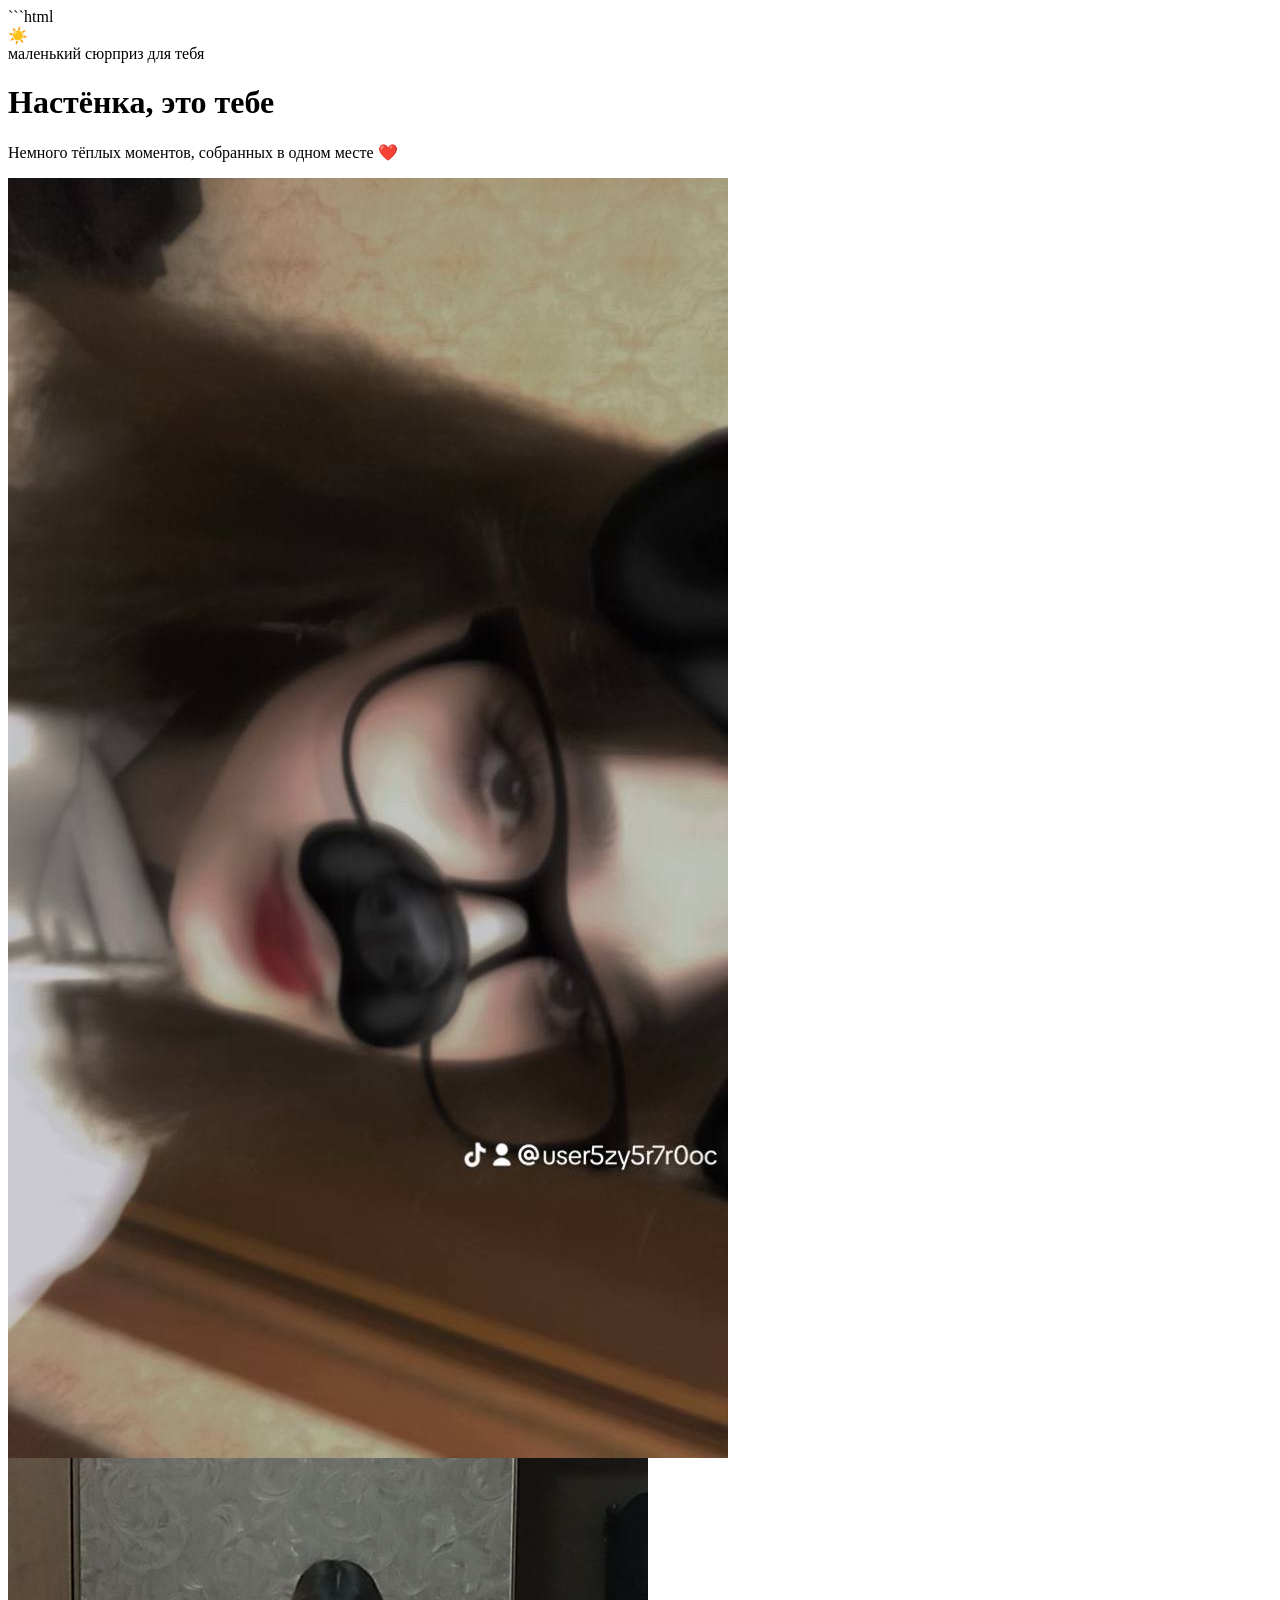
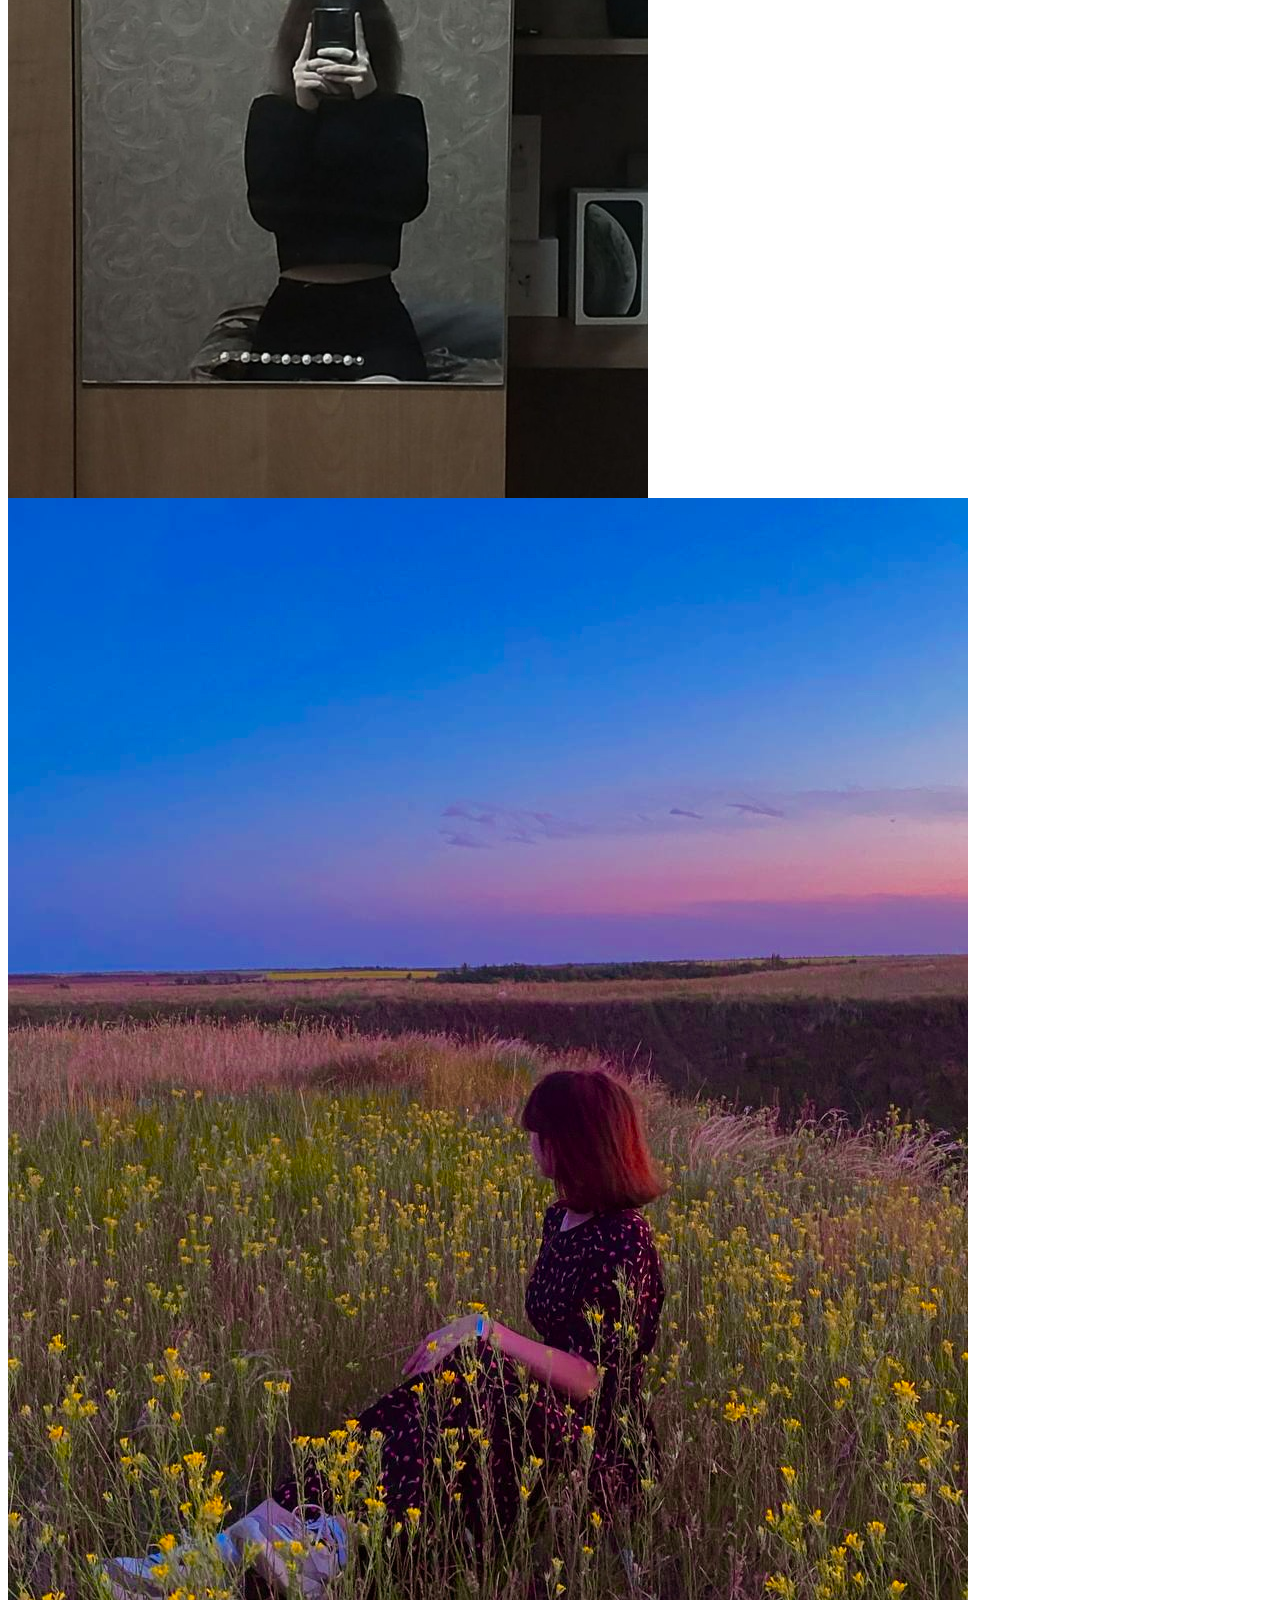
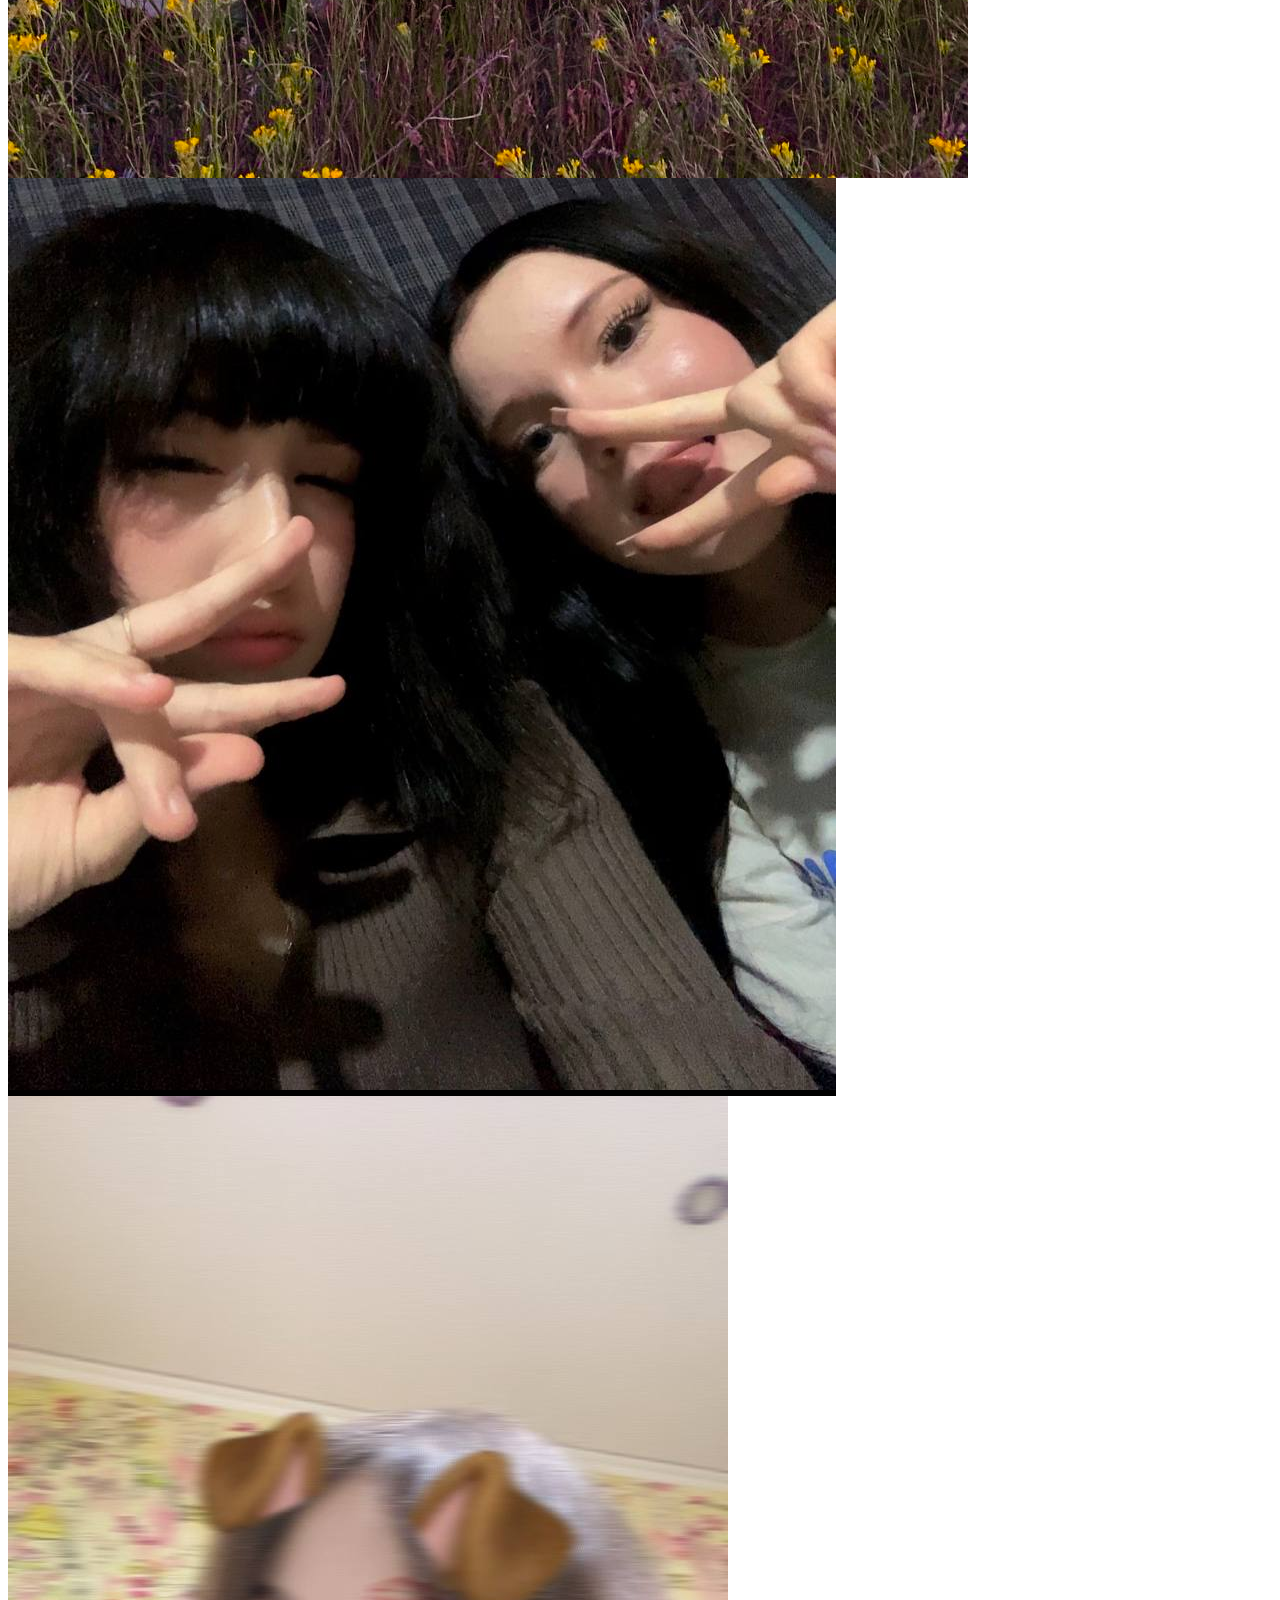
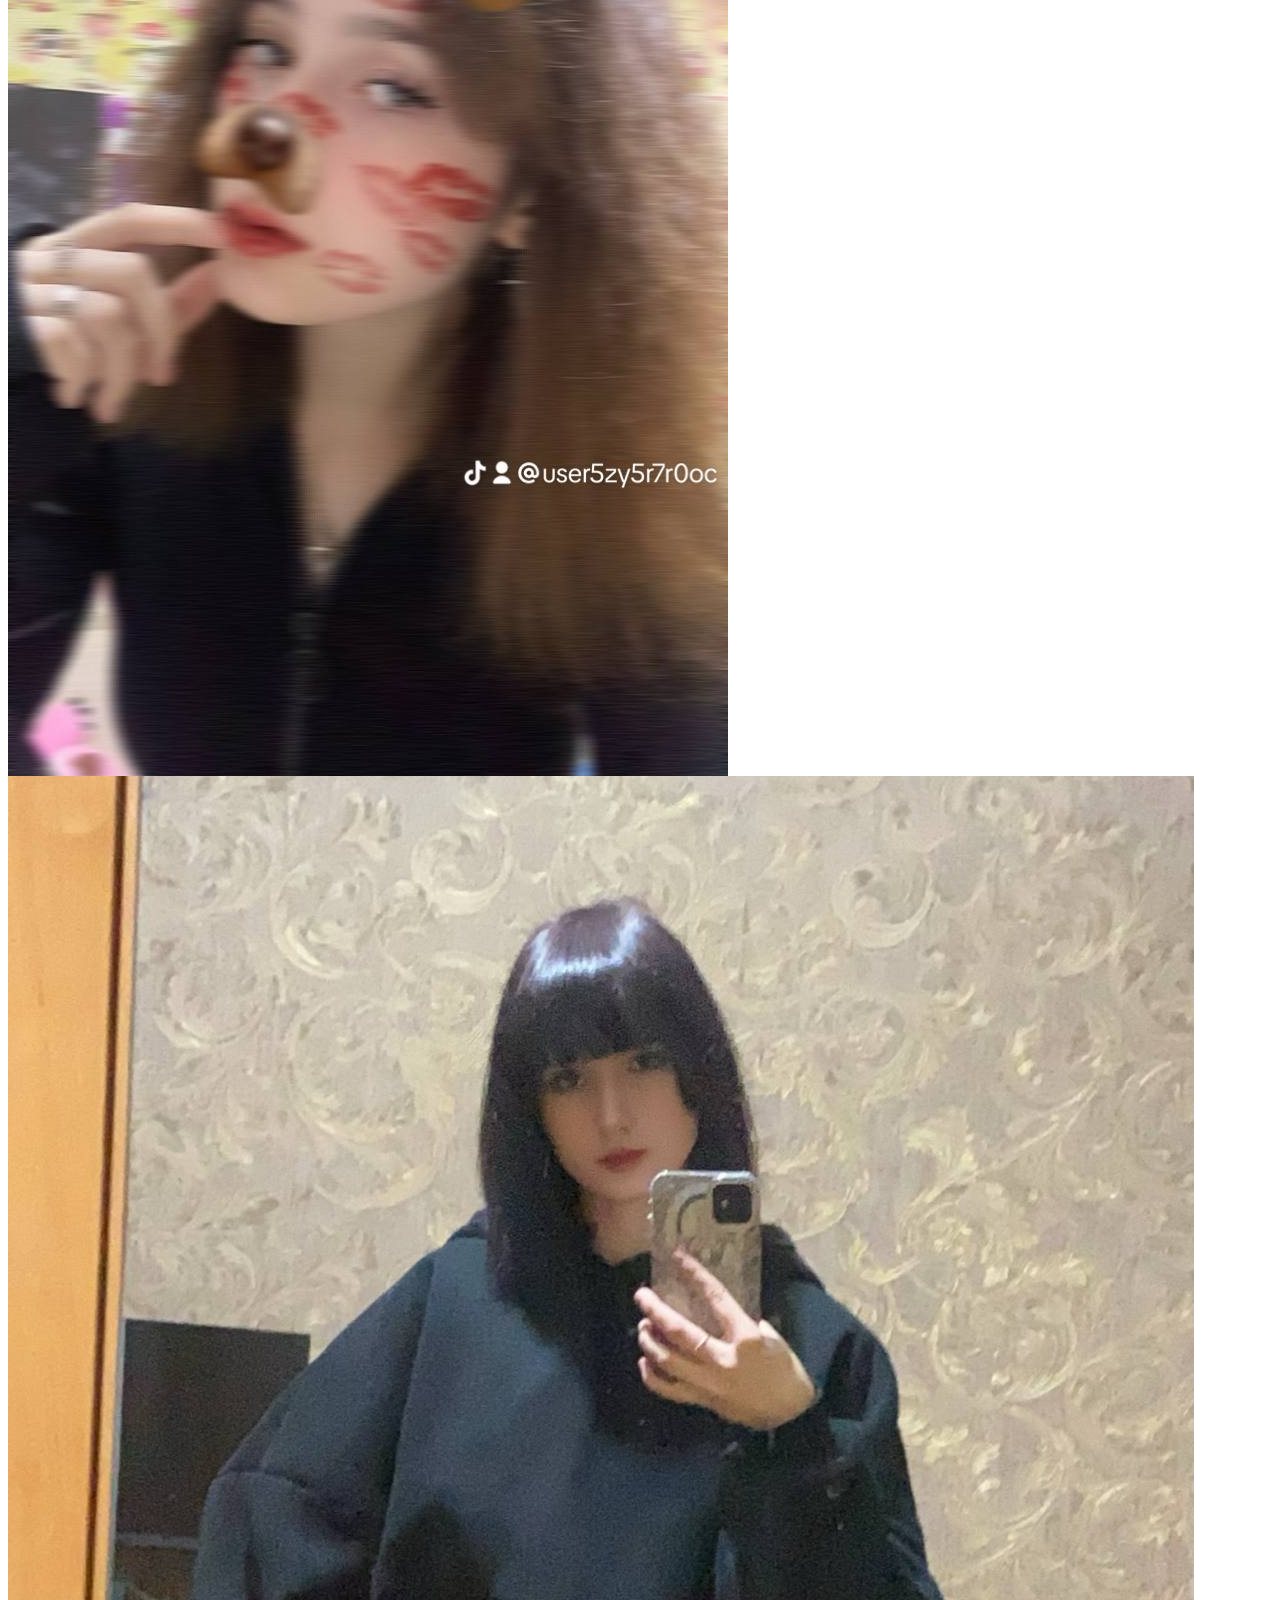
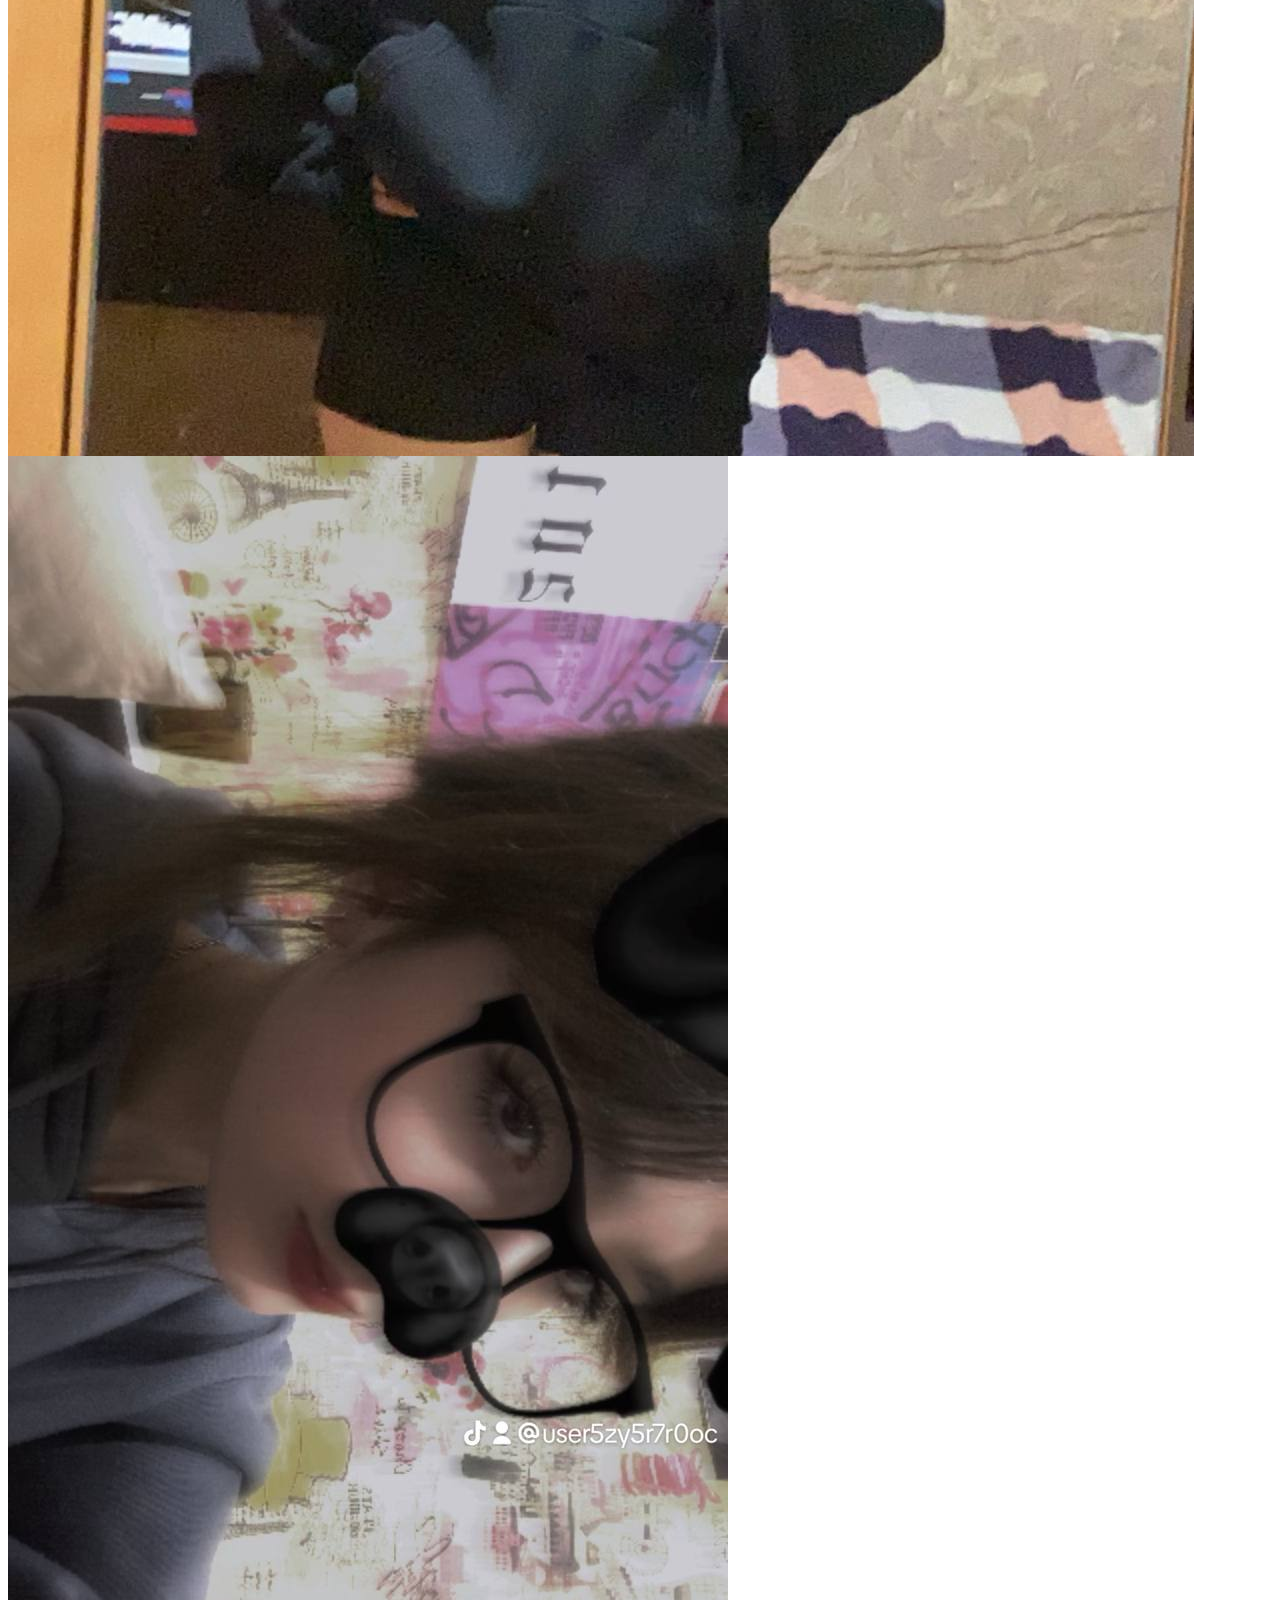
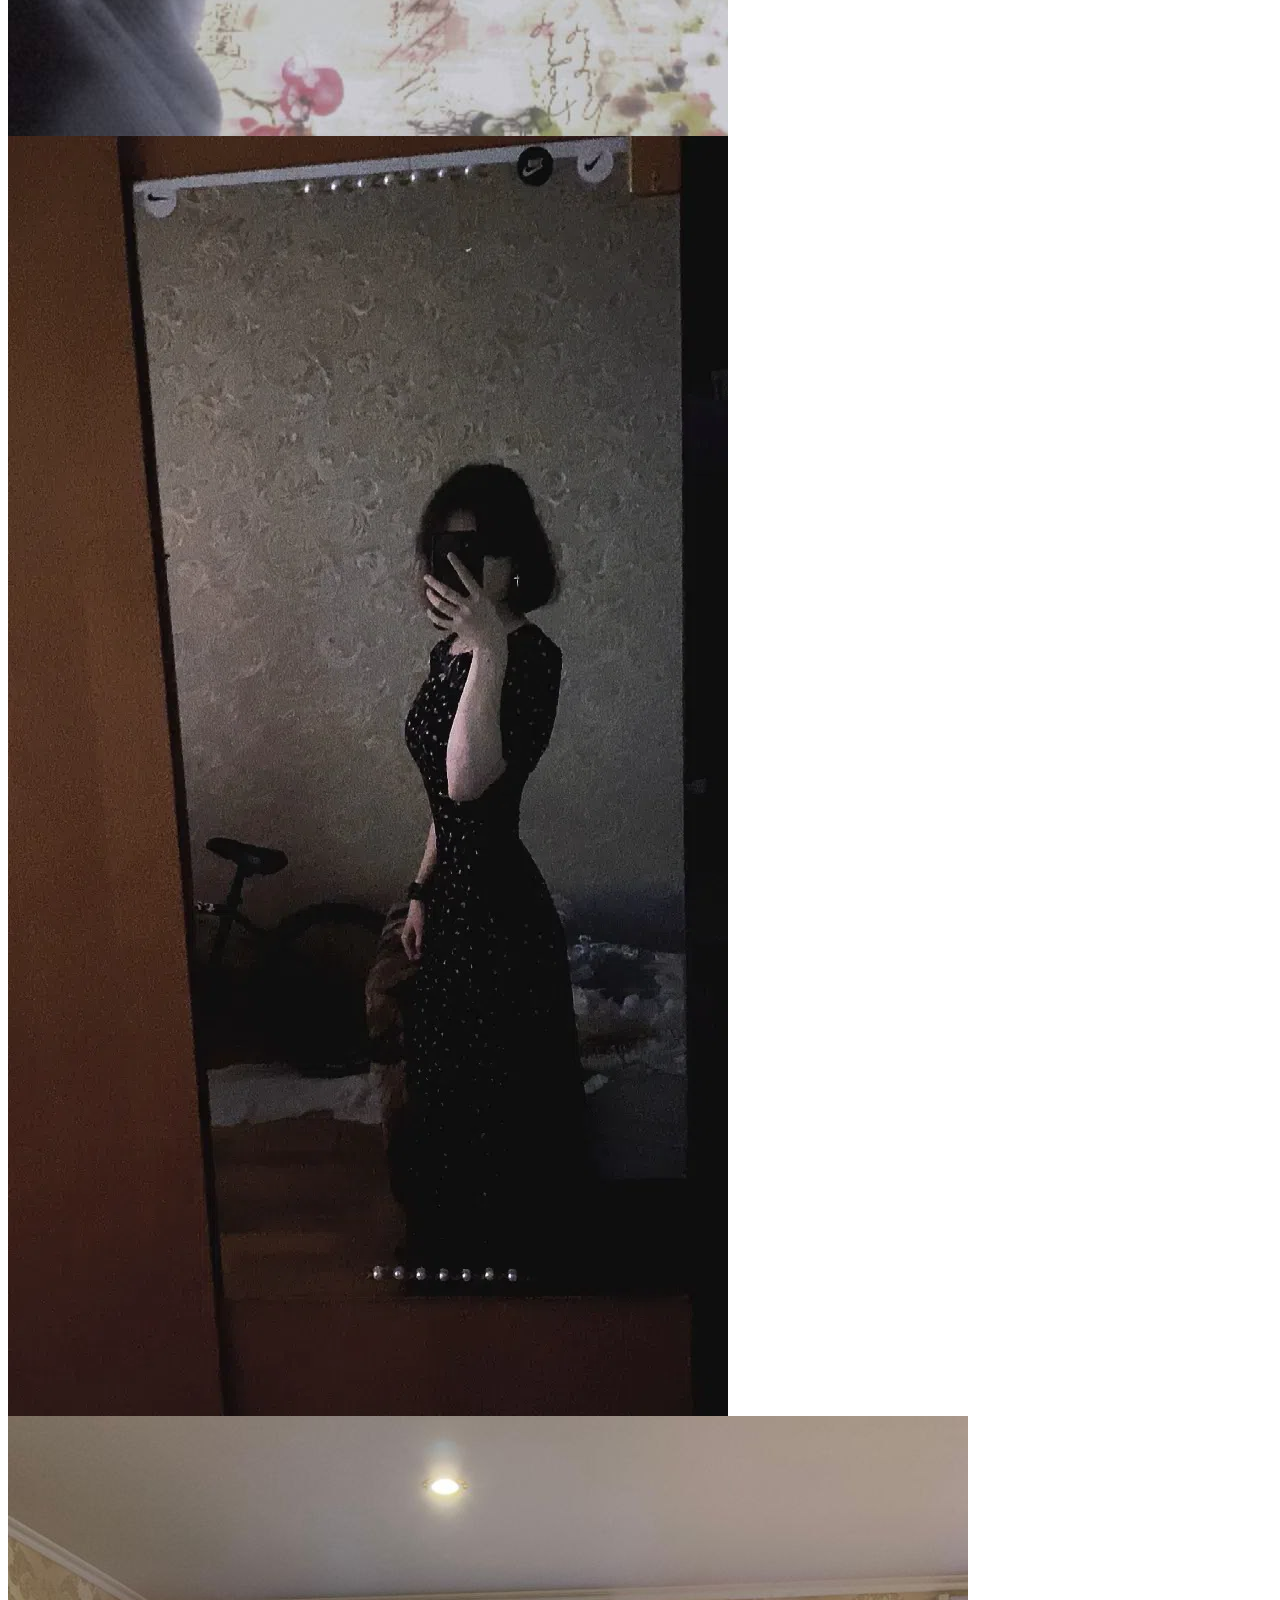
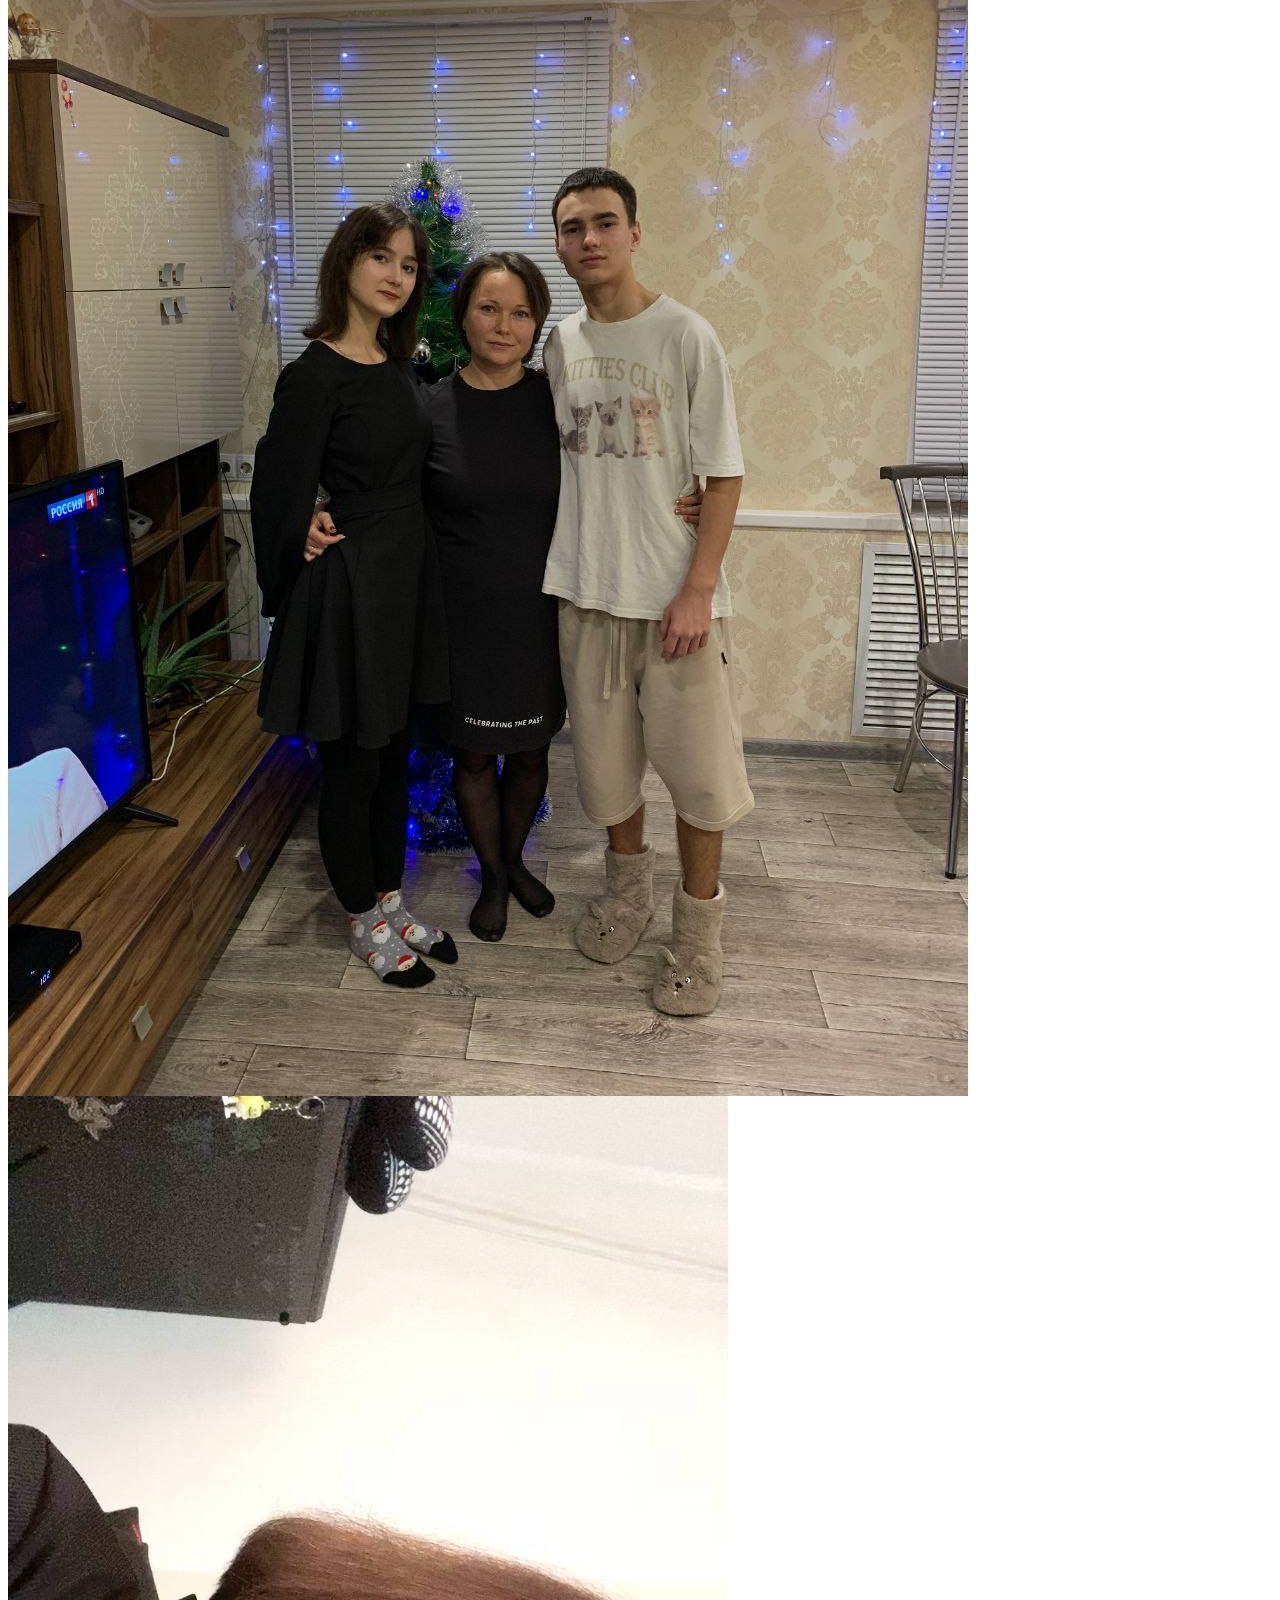
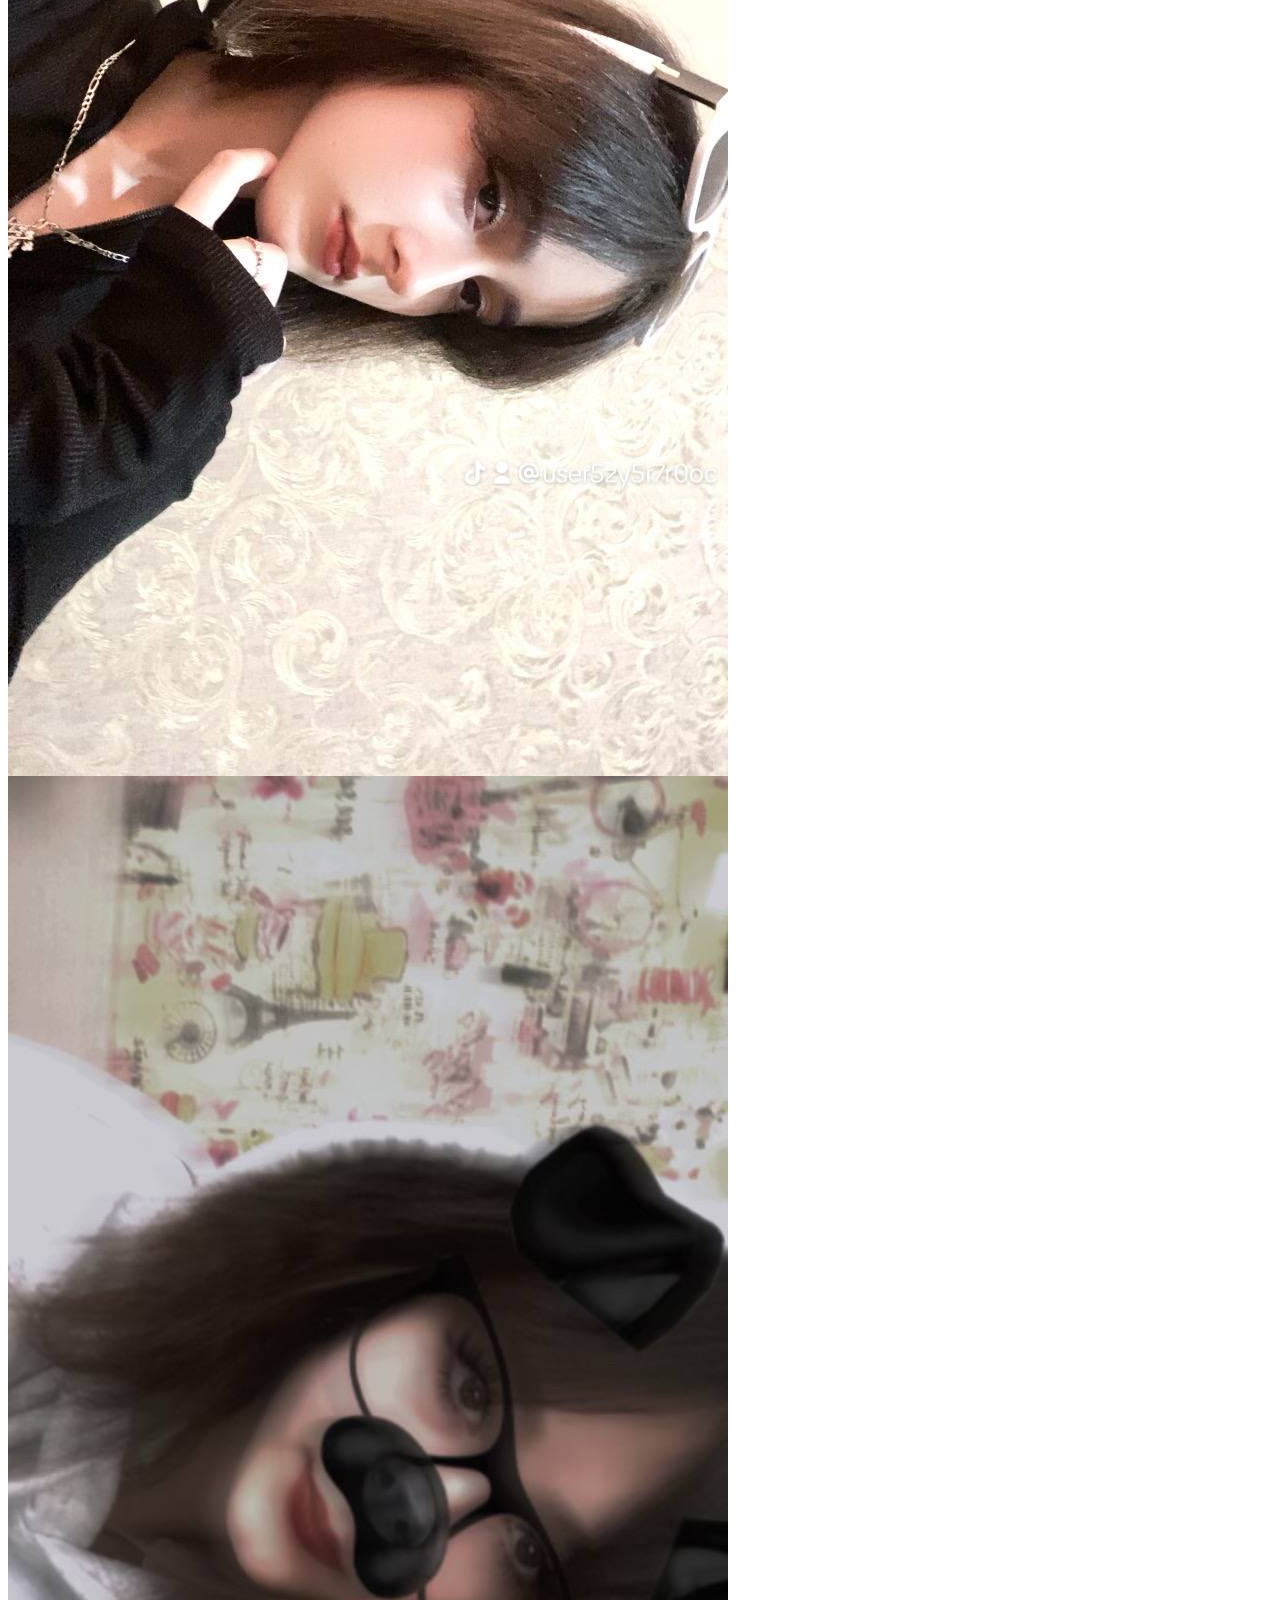
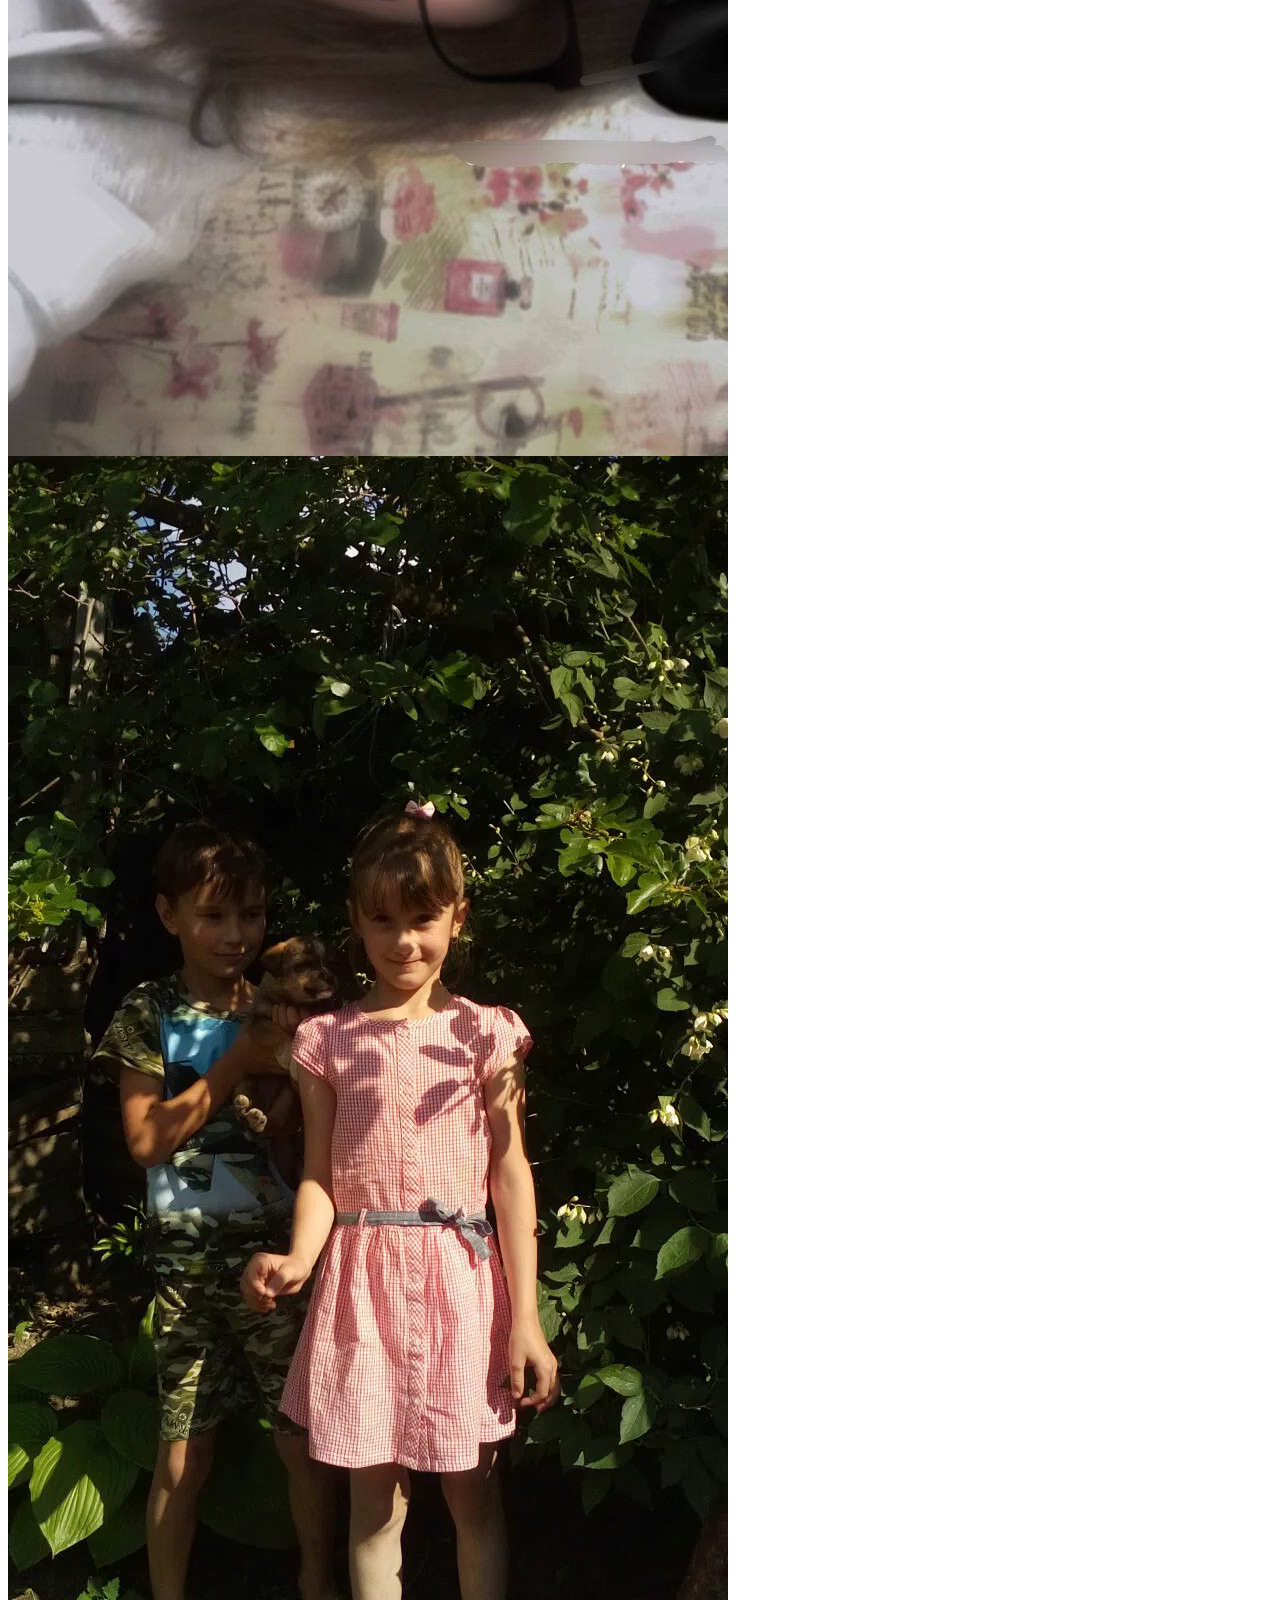
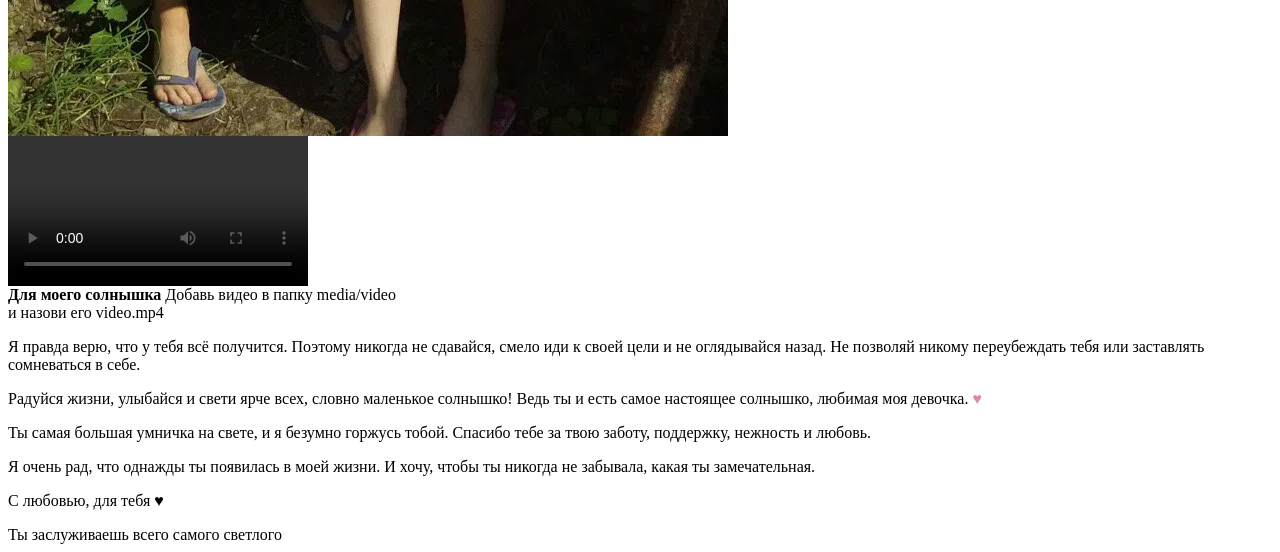
==== nastenka/index.html @ b6cf27be "Update index.html" ====
```html
<!DOCTYPE html>
<html lang="ru">
<head>
<meta charset="UTF-8">
<meta name="viewport" content="width=device-width, initial-scale=1">
<meta name="theme-color" content="#fff0f3">
<title>Для Настёнки ❤️</title>
<link rel="stylesheet" href="style.css">
</head>
<body>
<main class="page">
 <header class="heading">
  <span class="sun" aria-hidden="true">☀️</span>
  <div class="kicker">маленький сюрприз для тебя</div>
  <h1>Настёнка, это тебе</h1>
  <p class="subtitle">Немного тёплых моментов, собранных в одном месте ❤️</p>
 </header>

 <section class="stage" aria-label="Видео в окружении фотографий">
  <div class="collage" id="collage" aria-label="Фотографии"></div>
  <div class="video-frame">
   <video id="mainVideo" controls playsinline preload="metadata">
    <source src="media/video/video.mp4" type="video/mp4">
    Твой браузер не поддерживает воспроизведение видео.
   </video>
   <div class="video-placeholder" id="videoPlaceholder">
    <div>
     <strong>Для моего солнышка</strong>
     <span>Добавь видео в папку media/video<br>и назови его video.mp4</span>
    </div>
   </div>
  </div>
 </section>

 <section class="note">
  <p>Я правда верю, что у тебя всё получится. Поэтому никогда не сдавайся, смело иди к своей цели и не оглядывайся назад. Не позволяй никому переубеждать тебя или заставлять сомневаться в себе.</p>
  <p>Радуйся жизни, улыбайся и свети ярче всех, словно маленькое солнышко! Ведь ты и есть самое настоящее солнышко, любимая моя девочка. <span style="color:#d98c9d">♥</span></p>
  <p>Ты самая большая умничка на свете, и я безумно горжусь тобой. Спасибо тебе за твою заботу, поддержку, нежность и любовь.</p>
  <p>Я очень рад, что однажды ты появилась в моей жизни. И хочу, чтобы ты никогда не забывала, какая ты замечательная.</p>
  <p class="sign">С любовью, для тебя ♥</p>
 </section>

 <div class="footer">Ты заслуживаешь всего самого светлого</div>
</main>

<script>
const photoFiles = [
 "photo-01.jpg",
 "photo-02.jpg",
 "photo-03.jpg",
 "photo-04.jpg",
 "photo-05.jpg",
 "photo-06.jpg",
 "photo-07.jpg",
 "photo-08.jpg",
 "photo-09.jpg",
 "photo-10.jpg",
 "photo-11.jpg",
 "photo-12.jpg"
];

const positionsDesktop = [
 [1,4,-8],[20,1,6],[72,2,-7],[86,26,8],
 [1,40,6],[17,69,-7],[78,68,6],[87,46,-8],
 [38,1,-5],[59,2,8],[37,74,7],[59,75,-6]
];

const positionsMobile = [
 [1,2,-8],[69,2,7],[0,37,6],[73,37,-7],
 [3,73,-5],[70,73,8],[34,1,5],[34,79,-5],
 [1,19,4],[74,19,-4],[1,55,-7],[74,55,6]
];

function shuffleOnce(items) {
 const result = [...items];

 for (let i = result.length - 1; i > 0; i--) {
  const j = Math.floor(Math.random() * (i + 1));
  [result[i], result[j]] = [result[j], result[i]];
 }

 return result;
}

function buildCollage() {
 const collage = document.getElementById("collage");
 const mobile = window.matchMedia("(max-width:600px)").matches;
 const positions = mobile ? positionsMobile : positionsDesktop;
 const files = shuffleOnce(photoFiles).slice(0, positions.length);

 files.forEach((file, index) => {
  const [x, y, rotation] = positions[index];

  const img = document.createElement("img");
  img.className = "photo";
  img.src = "media/photos/" + file;
  img.alt = "Фотография";
  img.loading = "eager";

  img.style.left = x + "%";
  img.style.top = y + "%";
  img.style.setProperty("--rotation", rotation + "deg");
  img.style.animationDelay = (index * 0.12) + "s";

  img.onerror = () => img.remove();

  collage.appendChild(img);
 });
}

const video = document.getElementById("mainVideo");
const placeholder = document.getElementById("videoPlaceholder");

video.addEventListener("loadedmetadata", () => {
 placeholder.hidden = true;
});

video.addEventListener("error", () => {
 placeholder.hidden = false;
});

buildCollage();
</script>
</body>
</html>
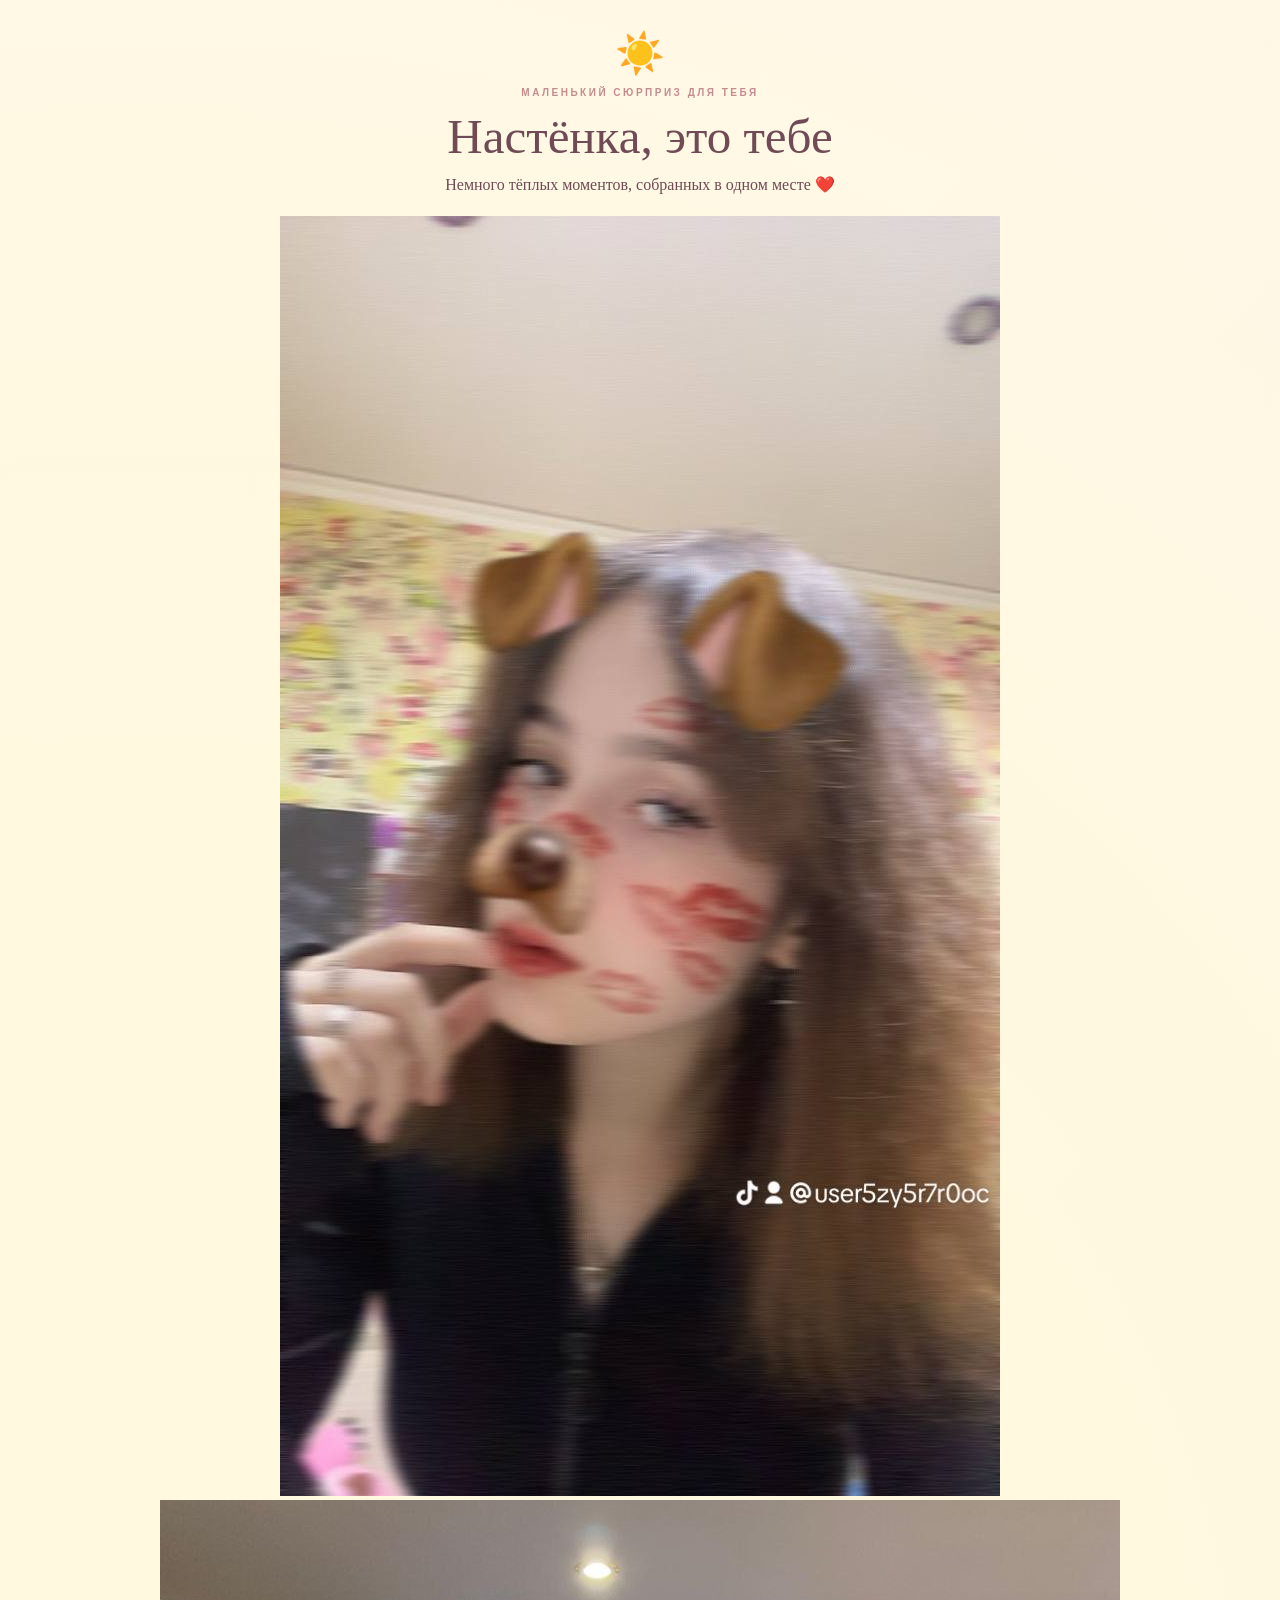
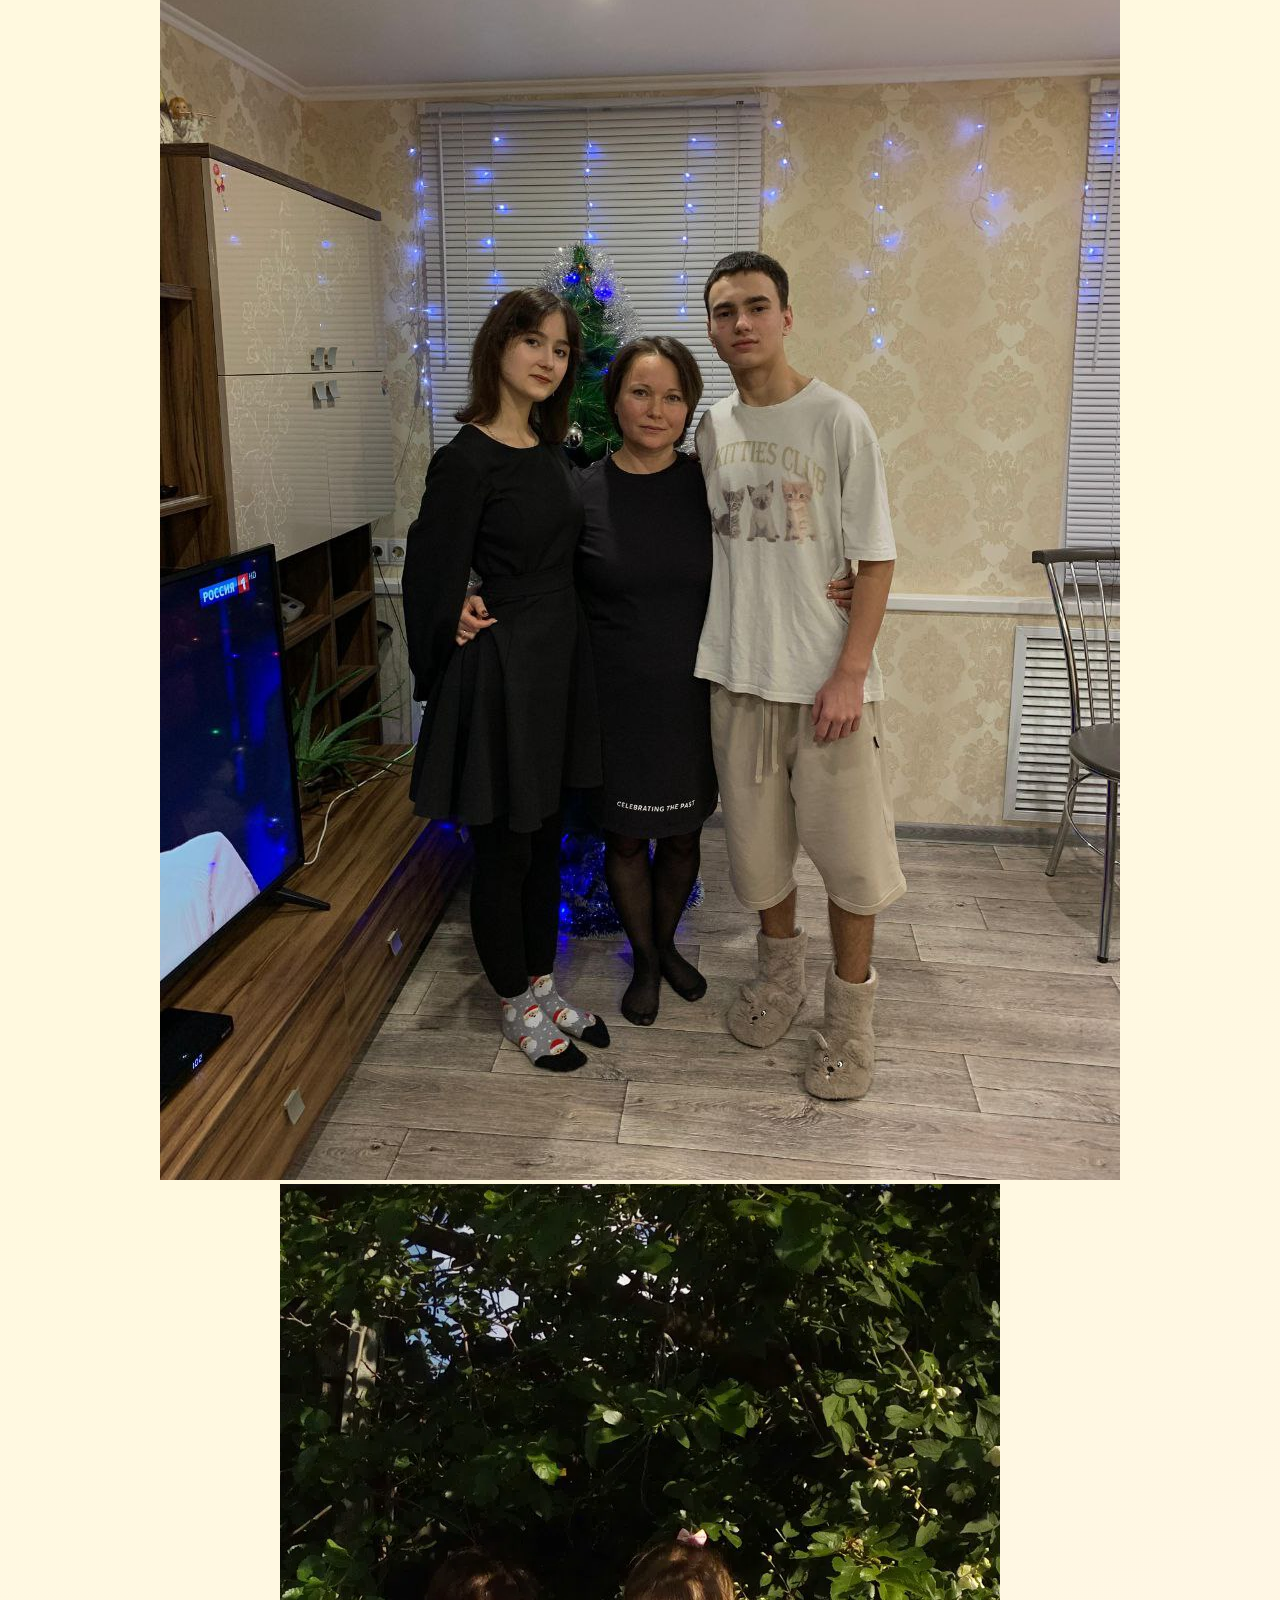
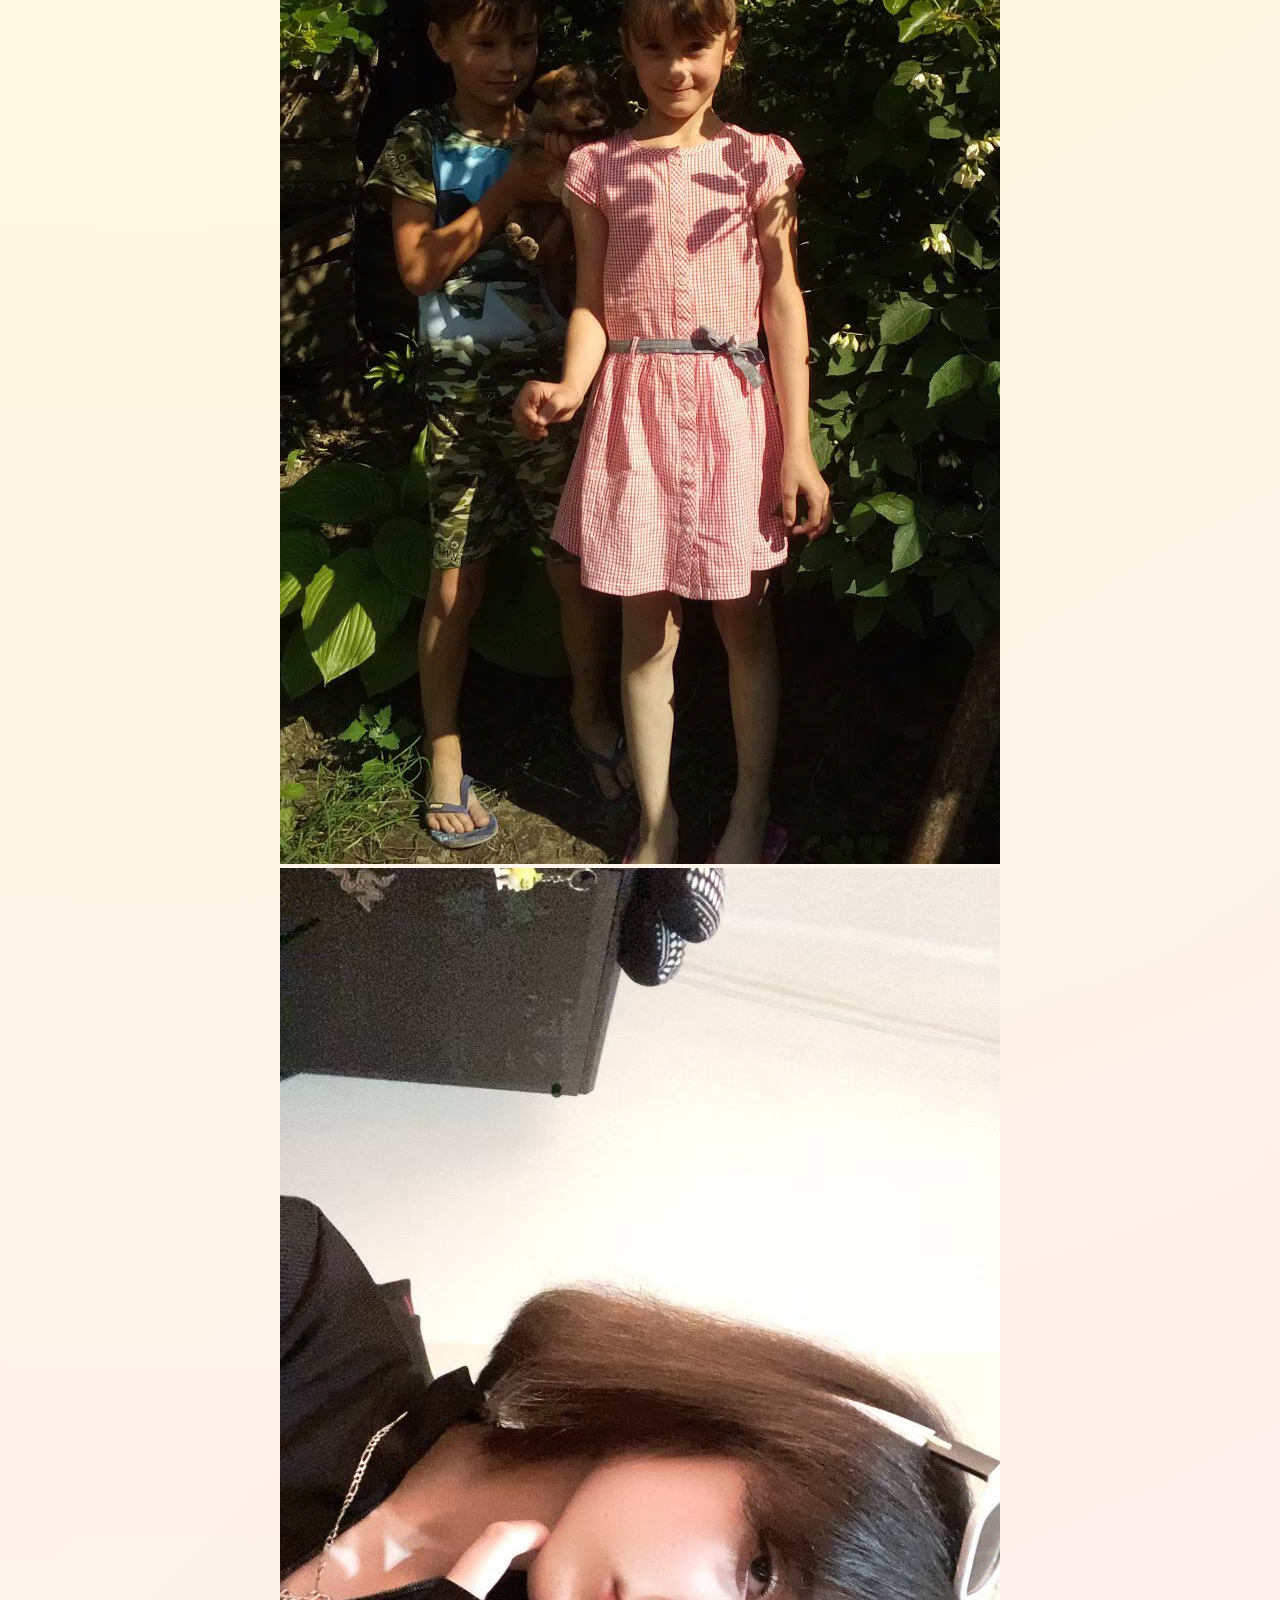
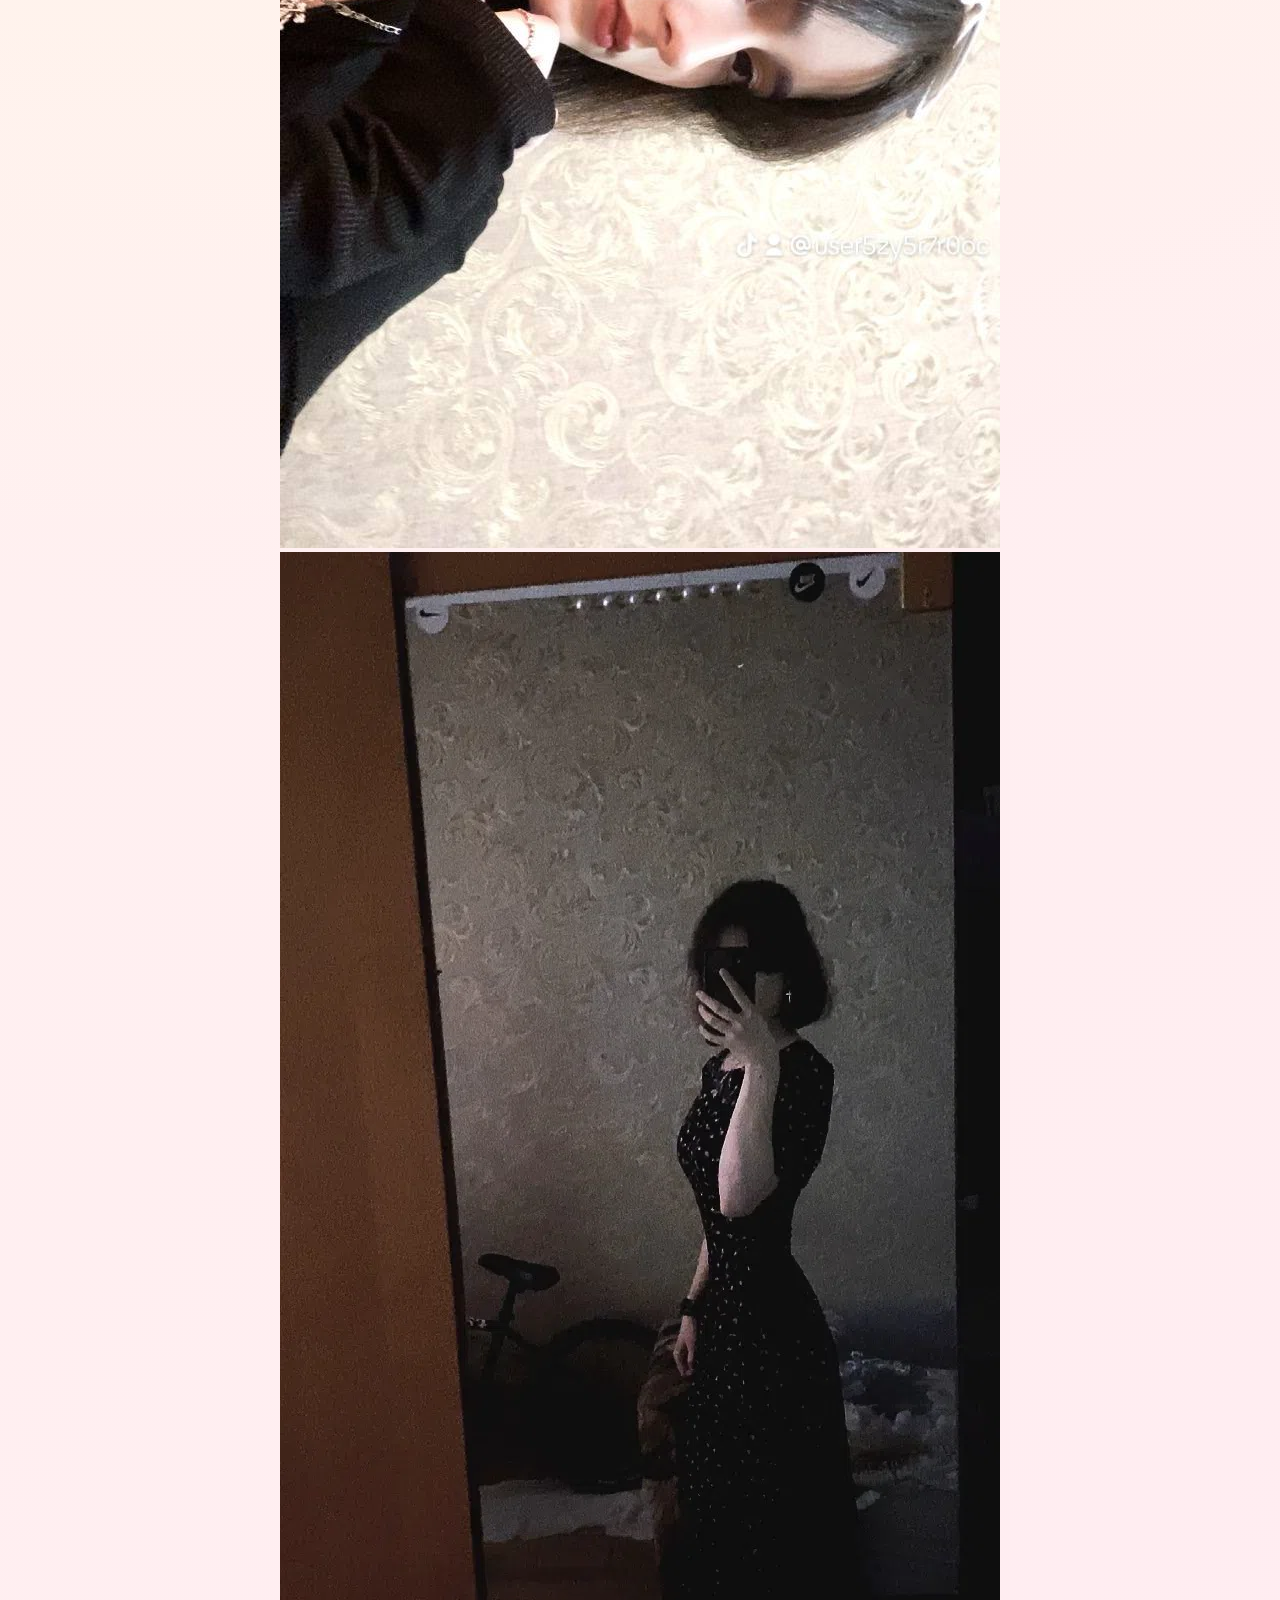
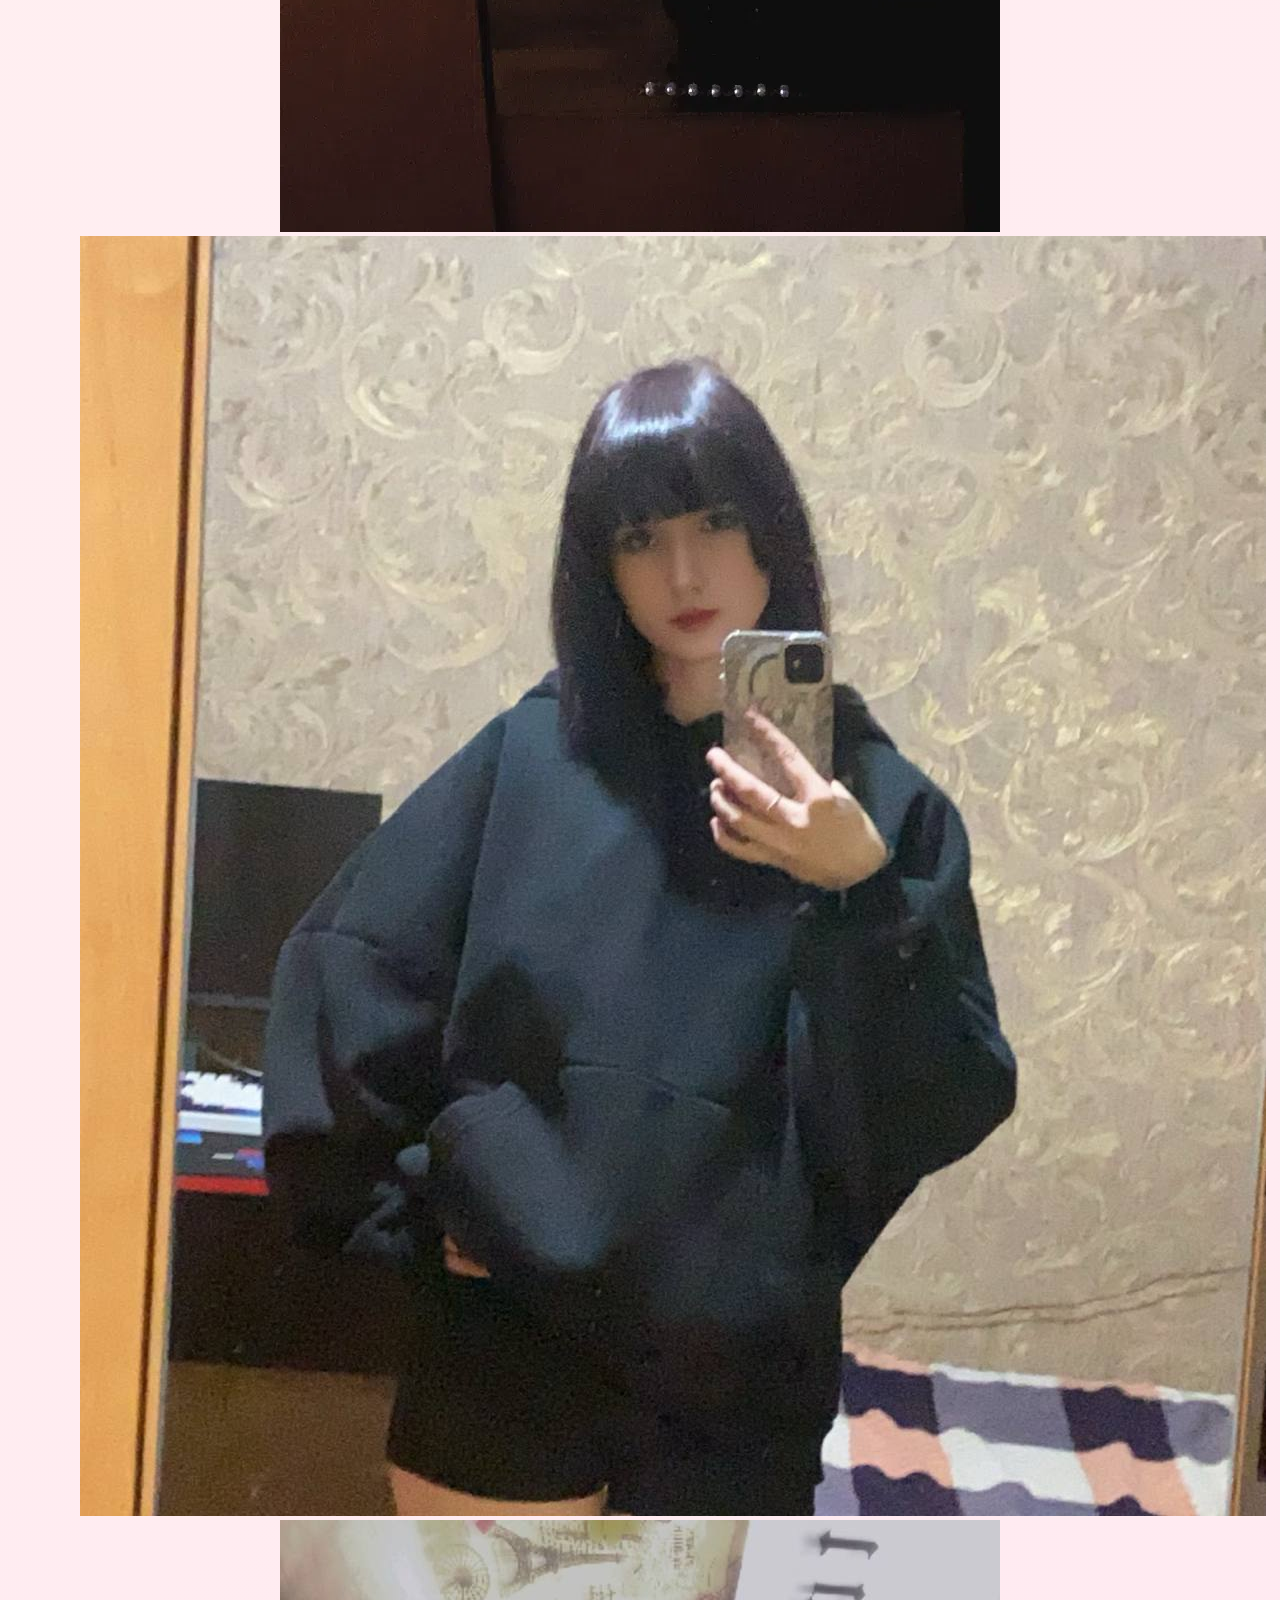
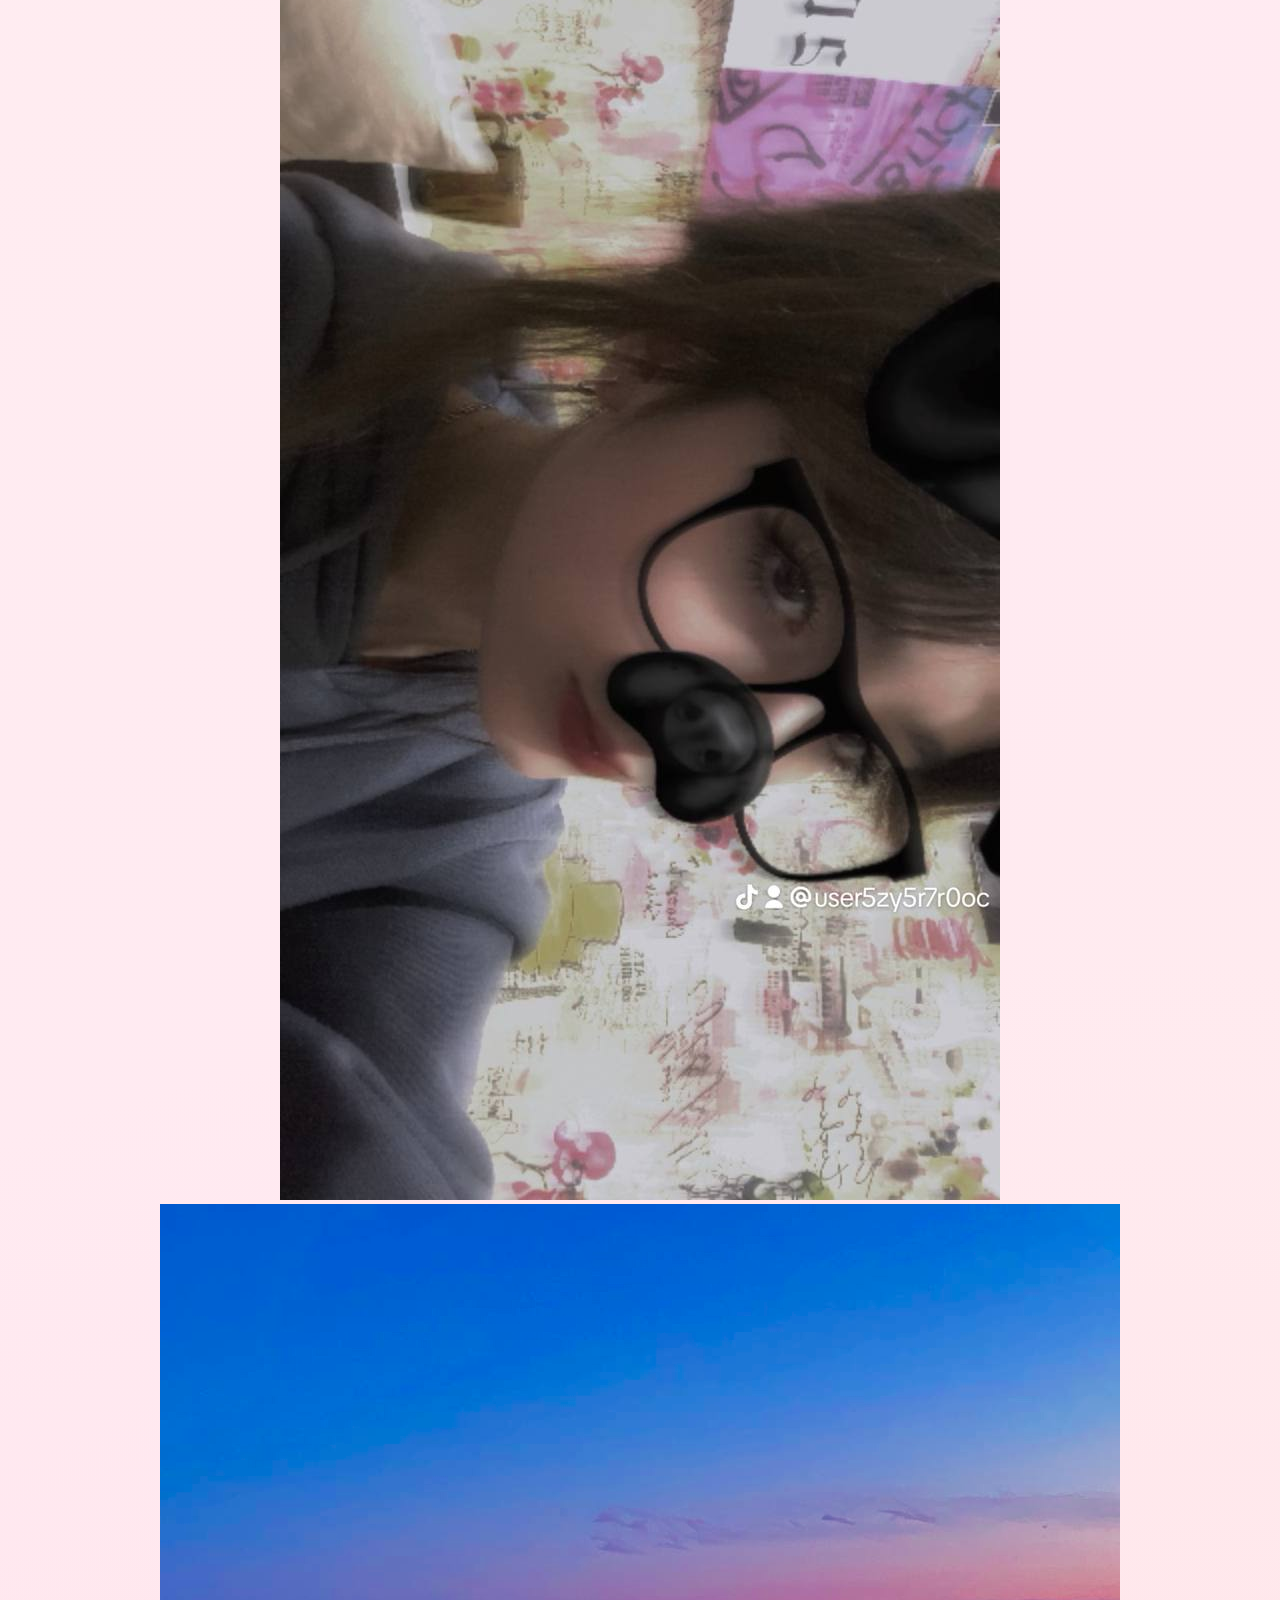
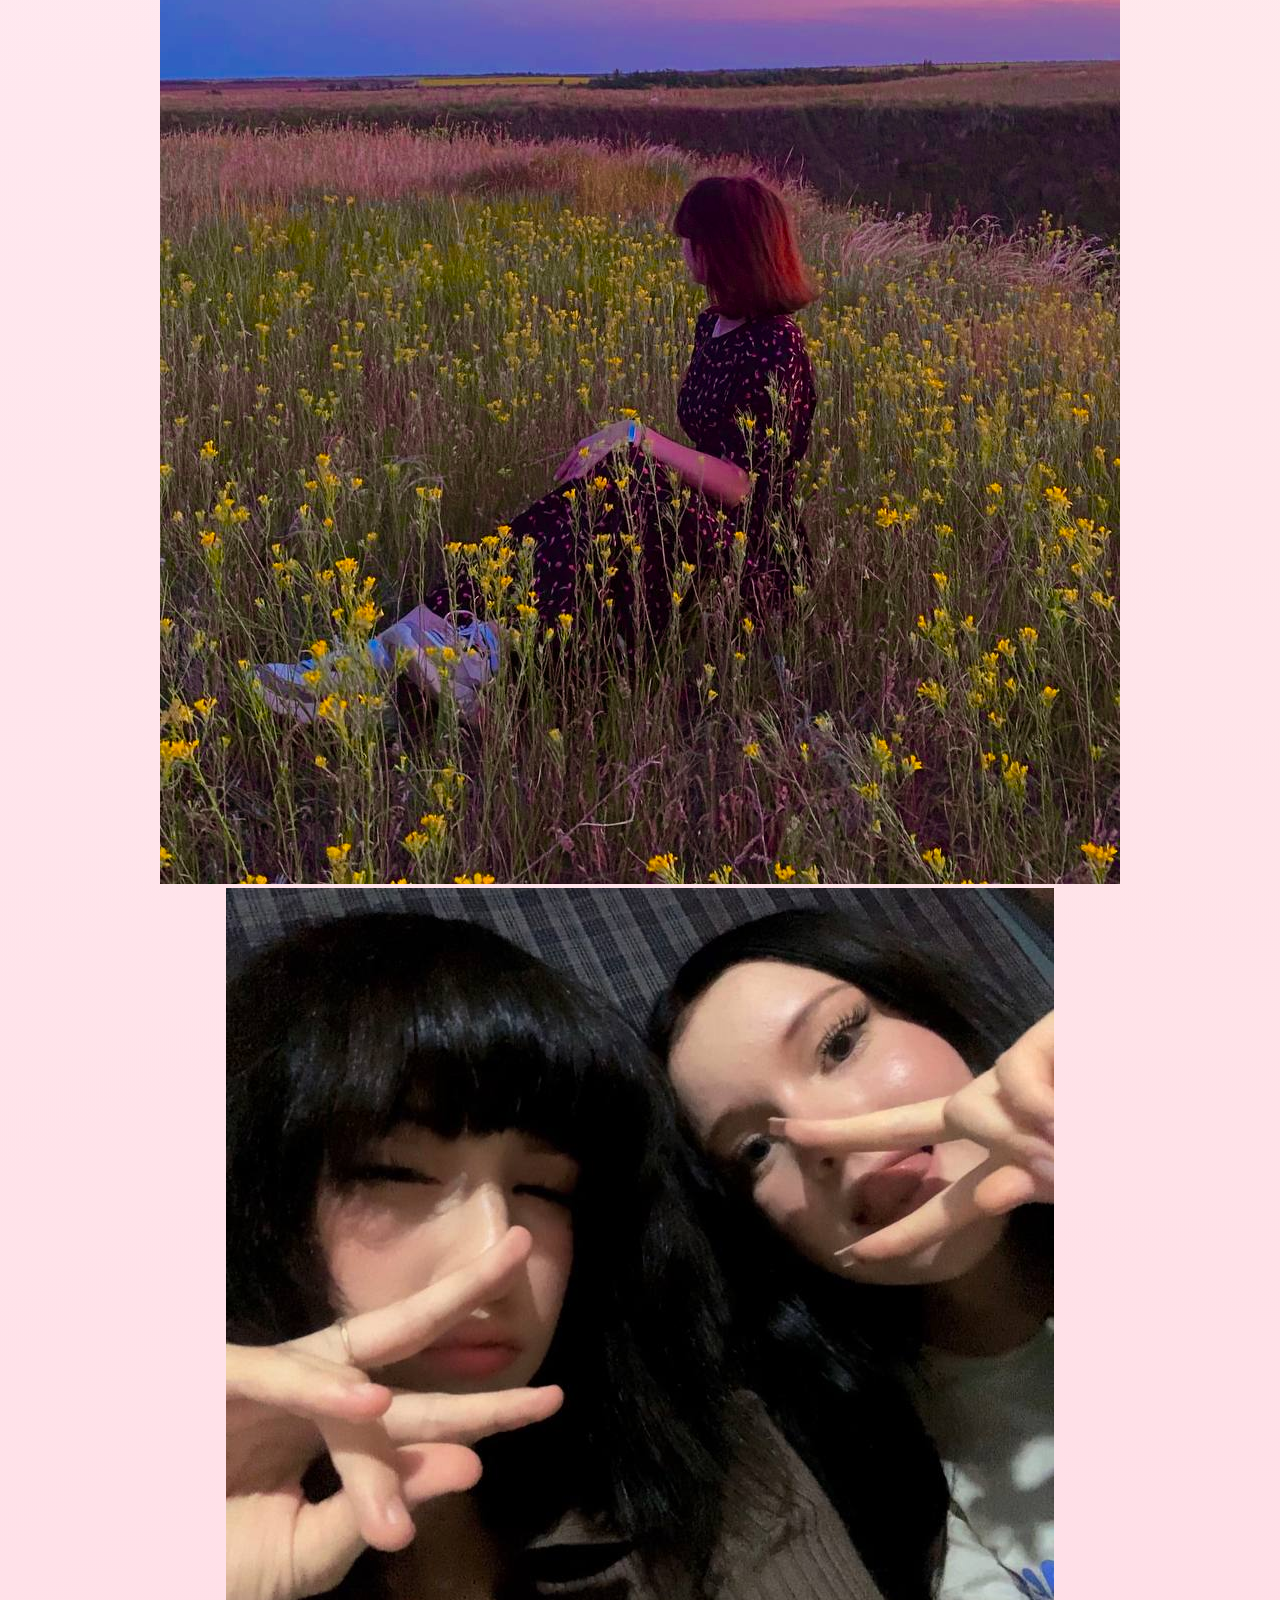
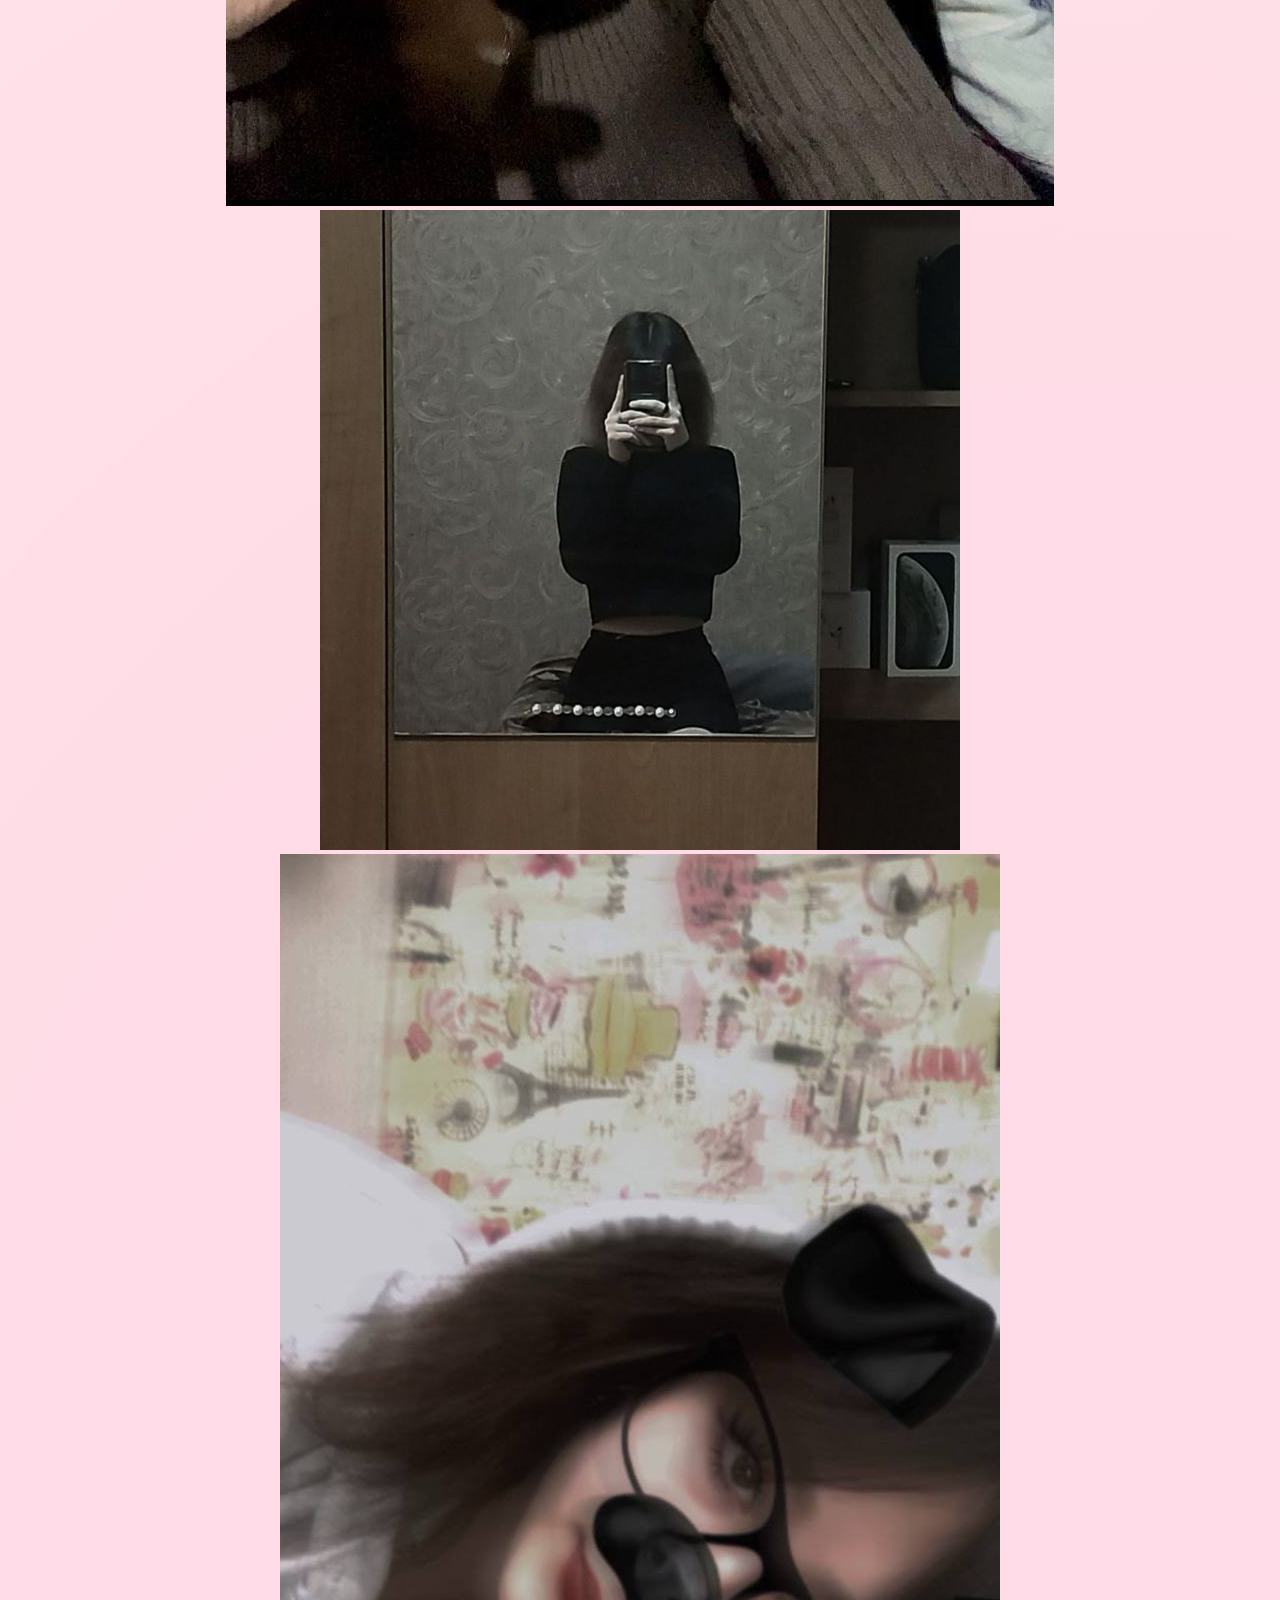
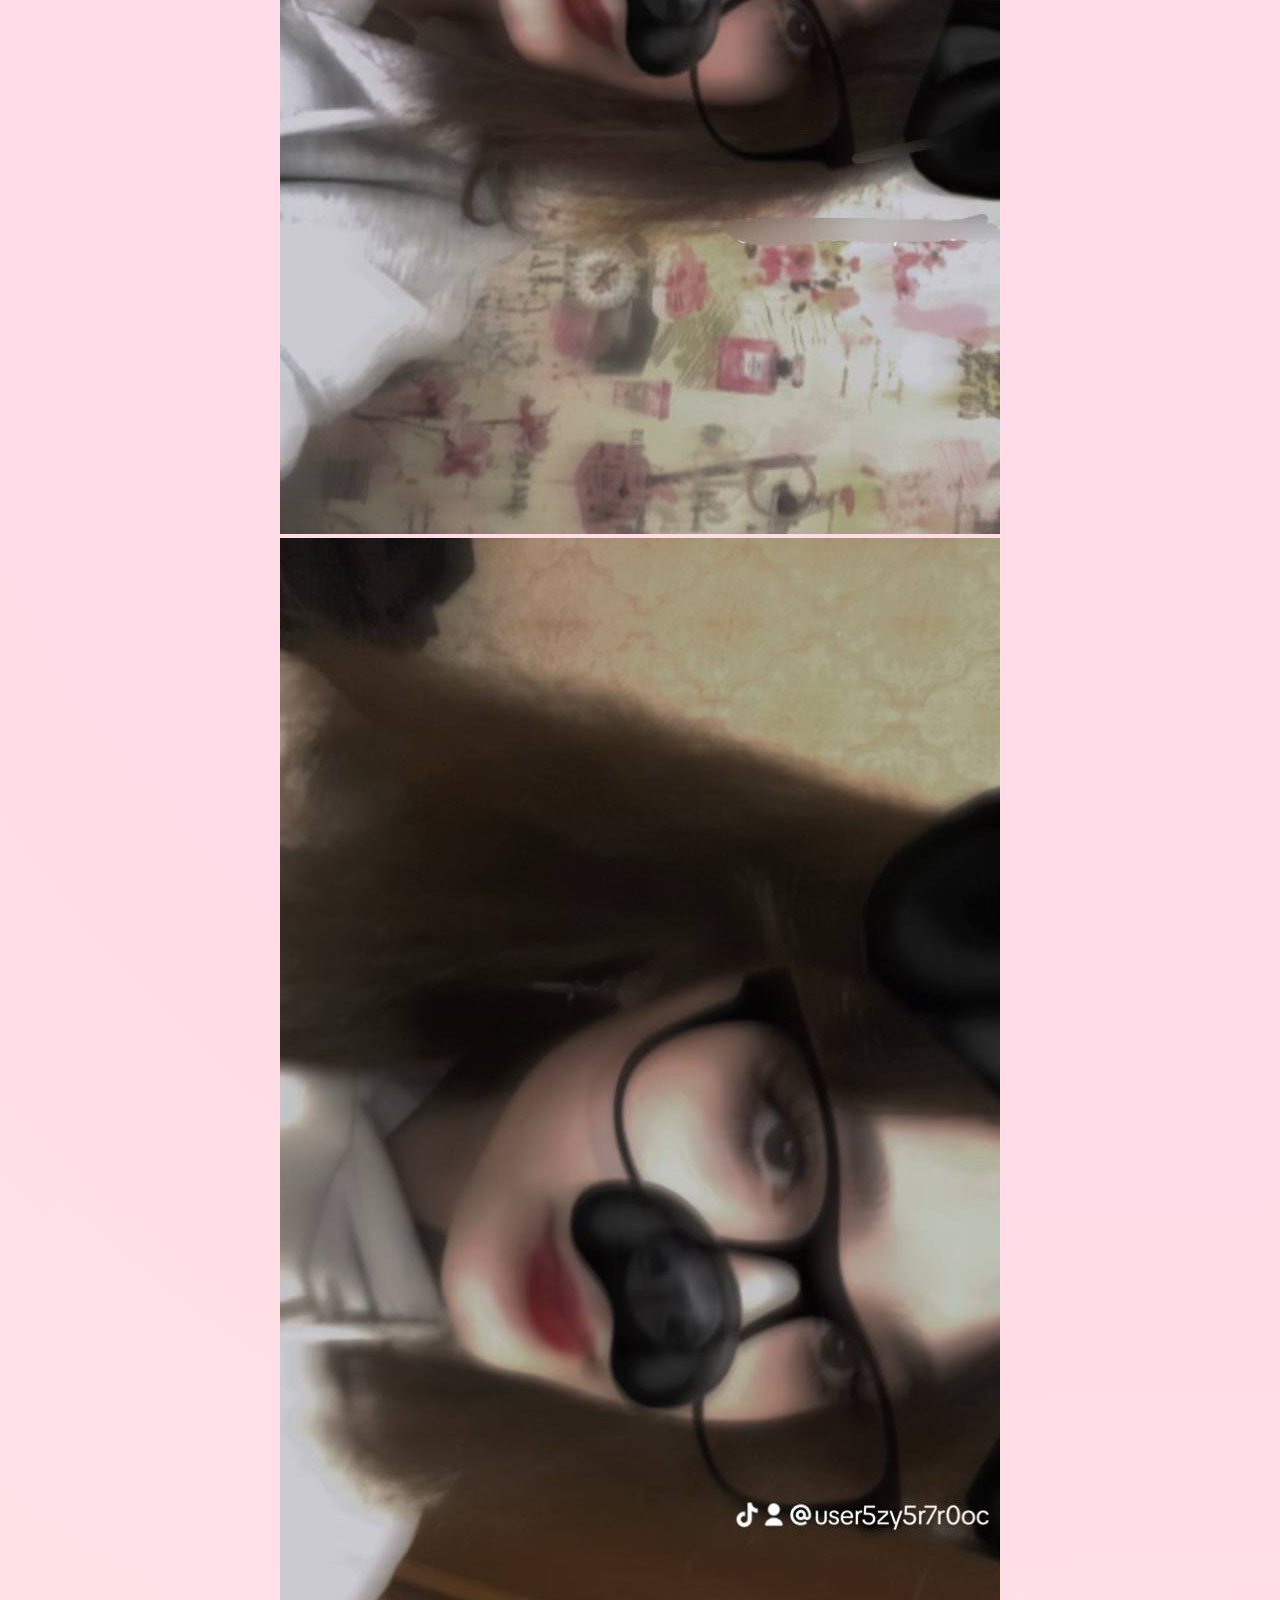
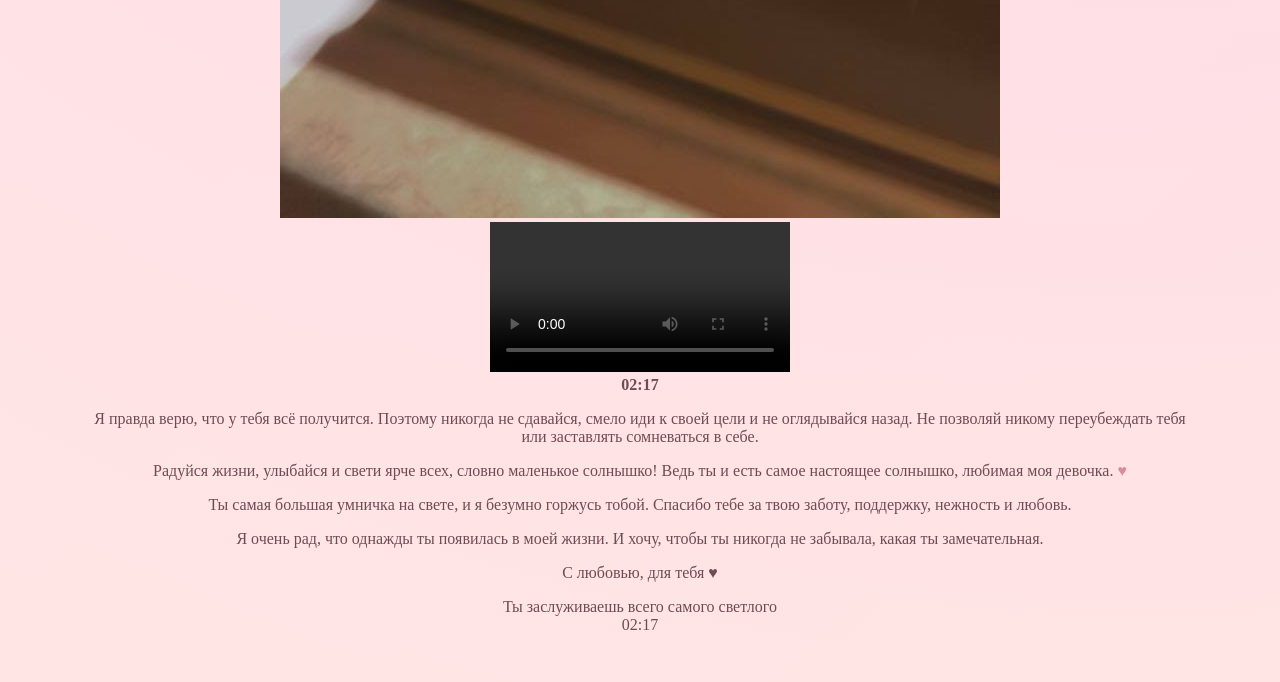
==== commit 05df922f: "Update footer and video placeholder in index.html Updated footer to include video duration and remov" ====
--- a/nastenka/index.html
+++ b/nastenka/index.html
@@ -1,4 +1,3 @@
-```html
 <!DOCTYPE html>
 <html lang="ru">
 <head>
@@ -26,8 +25,8 @@
    </video>
    <div class="video-placeholder" id="videoPlaceholder">
     <div>
-     <strong>Для моего солнышка</strong>
-     <span>Добавь видео в папку media/video<br>и назови его video.mp4</span>
+     <strong>02:17</strong>
+     
     </div>
    </div>
   </div>
@@ -42,6 +41,7 @@
  </section>
 
  <div class="footer">Ты заслуживаешь всего самого светлого</div>
+<div class="footer">02:17</div>
 </main>
 
 <script>
--- a/nastenka/style.css
+++ b/nastenka/style.css
@@ -0,0 +1,247 @@
+"}
+```css
+:root {
+ --rose: #a45e73;
+ --muted: #906a73;
+ --pink: #d98c9d;
+}
+
+* {
+ box-sizing: border-box;
+}
+
+html {
+ scroll-behavior: smooth;
+}
+
+body {
+ margin: 0;
+ min-height: 100vh;
+ padding: 22px 14px 48px;
+ background:
+  radial-gradient(circle at 12% 12%, #fff9df 0 7%, transparent 27%),
+  radial-gradient(circle at 90% 85%, #ffdce7 0 9%, transparent 30%),
+  linear-gradient(135deg, #fff8f0, #ffeaf1 58%, #fff2df);
+ color: #704b55;
+ font-family: Georgia, "Times New Roman", serif;
+}
+
+.page {
+ width: min(1120px, 100%);
+ margin: auto;
+ text-align: center;
+}
+
+.heading {
+ padding: 8px 0 18px;
+}
+
+.sun {
+ font-size: 40px;
+ display: block;
+ animation: float 3s ease-in-out infinite;
+}
+
+.kicker {
+ font: 700 10px Arial, sans-serif;
+ letter-spacing: .25em;
+ text-transform: uppercase;
+ color: #c58b91;
+ margin: 10px 0;
+}
+
+h1 {
+ font-size: clamp(32px, 6vw, 49px);
+ font-weight: 500;
+ color: var(--rose);
+ margin: 0 0 8px;
+}
+
+.subtitle {
+ font-size: 16px;
+ line-height: 1.55;
+ color: var(--muted);
+ margin: 0 auto;
+ max-width: 560px;
+}
+
+/* Коллаж /
+
+.stage {
+ position: relative;
+ width: 100%;
+ height: clamp(430px, 55vw, 610px);
+ margin: 16px auto 24px;
+ isolation: isolate;
+}
+
+.collage {
+ position: absolute;
+ inset: 0;
+ overflow: hidden;
+ border-radius: 28px;
+ pointer-events: none;
+}
+
+.photo {
+ position: absolute;
+ width: clamp(105px, 16vw, 185px);
+ height: clamp(130px, 19vw, 220px);
+ object-fit: cover;
+ border: 5px solid rgba(255, 255, 255, .96);
+ border-radius: 15px;
+ box-shadow: 0 12px 32px #7f4d5a30;
+ opacity: 0;
+ animation: photoAppear .8s ease forwards;
+ will-change: opacity, transform;
+}
+
+/ Видео /
+
+.video-frame {
+ position: absolute;
+ z-index: 10;
+ left: 50%;
+ top: 50%;
+ transform: translate(-50%, -50%);
+ width: min(58%, 650px);
+ aspect-ratio: 16 / 9;
+ background: #30242a;
+ border: 7px solid rgba(255, 255, 255, .97);
+ border-radius: 22px;
+ box-shadow: 0 22px 60px #75495650;
+ overflow: hidden;
+}
+
+video {
+ display: block;
+ width: 100%;
+ height: 100%;
+ object-fit: contain;
+ background: #241b20;
+}
+
+.video-placeholder {
+ position: absolute;
+ inset: 0;
+ display: grid;
+ place-items: center;
+ padding: 18px;
+ color: #ffeef2;
+ text-align: center;
+ background: linear-gradient(145deg, #795263, #bd8294);
+}
+
+.video-placeholder strong {
+ display: block;
+ font-size: clamp(18px, 3vw, 27px);
+ font-weight: 500;
+ margin-bottom: 8px;
+}
+
+.video-placeholder span {
+ font: 12px/1.5 Arial, sans-serif;
+ opacity: .9;
+}
+
+/ Текстовое письмо /
+
+.note {
+ max-width: 720px;
+ margin: 0 auto;
+ padding: 30px clamp(20px, 5vw, 46px);
+ background: rgba(255, 255, 255, .84);
+ border: 1px solid white;
+ border-radius: 26px;
+ box-shadow: 0 18px 55px #995b6c17;
+ text-align: left;
+ font-size: 16px;
+ line-height: 1.85;
+}
+
+.note p {
+ margin: 0 0 14px;
+}
+
+.note p:last-child {
+ margin-bottom: 0;
+}
+
+.sign {
+ text-align: center;
+ color: #b46d80;
+ font-style: italic;
+ margin-top: 22px !important;
+}
+
+.footer {
+ margin: 20px 0 0;
+ font: 11px Arial, sans-serif;
+ letter-spacing: .08em;
+ color: #c49aa2;
+}
+
+/ Анимации /
+
+@keyframes photoAppear {
+ 0% {
+  opacity: 0;
+  transform: translateY(15px) scale(.9) rotate(var(--rotation));
+ }
+
+ 100% {
+  opacity: 1;
+  transform: translateY(0) scale(1) rotate(var(--rotation));
+ }
+}
+
+@keyframes float {
+ 0%, 100% {
+  transform: translateY(0) rotate(-5deg);
+ }
+
+ 50% {
+  transform: translateY(-8px) rotate(5deg);
+ }
+}
+
+/ Мобильная версия /
+
+@media (max-width: 600px) {
+ body {
+  padding: 16px 9px 34px;
+ }
+
+ .stage {
+  height: 490px;
+ }
+
+ .photo {
+  width: clamp(94px, 27vw, 145px);
+  height: clamp(116px, 33vw, 170px);
+  border-width: 4px;
+ }
+
+ .video-frame {
+  width: 82%;
+  border-width: 5px;
+  border-radius: 15px;
+ }
+
+ .note {
+  font-size: 15px;
+  line-height: 1.8;
+  padding: 24px 20px;
+ }
+}
+
+/ Учитываем настройки уменьшения анимации */
+
+@media (prefers-reduced-motion: reduce) {
+ .sun,
+ .photo {
+  animation: none !important;
+  opacity: 1 !important;
+ }
+}
+`
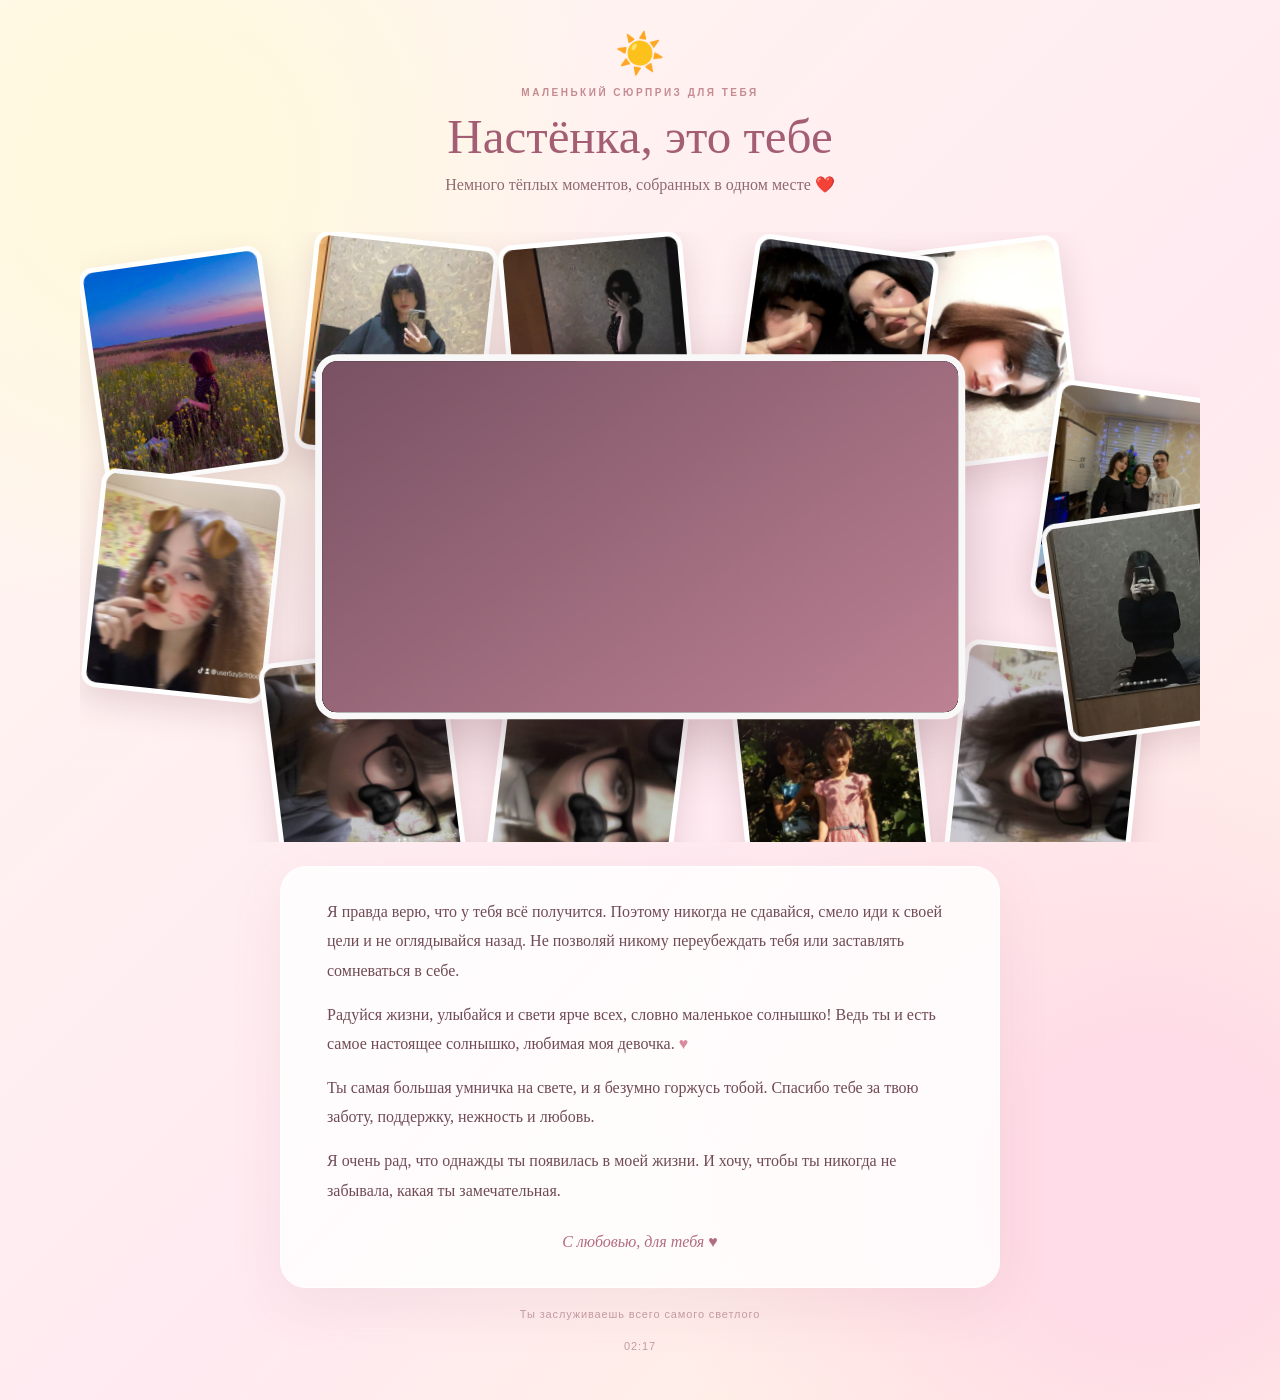
==== commit bcd9fb33: "Update index.html" ====
--- a/nastenka/index.html
+++ b/nastenka/index.html
@@ -24,6 +24,7 @@
     Твой браузер не поддерживает воспроизведение видео.
    </video>
    <div class="video-placeholder" id="videoPlaceholder">
+    </div>
     <div>
      <strong>02:17</strong>
      
--- a/nastenka/style.css
+++ b/nastenka/style.css
@@ -1,5 +1,3 @@
-"}
-```css
 :root {
  --rose: #a45e73;
  --muted: #906a73;
@@ -65,8 +63,6 @@
  max-width: 560px;
 }
 
-/* Коллаж /
-
 .stage {
  position: relative;
  width: 100%;
@@ -96,7 +92,6 @@
  will-change: opacity, transform;
 }
 
-/ Видео /
 
 .video-frame {
  position: absolute;
@@ -144,7 +139,7 @@
  opacity: .9;
 }
 
-/ Текстовое письмо /
+
 
 .note {
  max-width: 720px;
@@ -181,7 +176,7 @@
  color: #c49aa2;
 }
 
-/ Анимации /
+
 
 @keyframes photoAppear {
  0% {
@@ -205,7 +200,6 @@
  }
 }
 
-/ Мобильная версия /
 
 @media (max-width: 600px) {
  body {
@@ -235,7 +229,6 @@
  }
 }
 
-/ Учитываем настройки уменьшения анимации */
 
 @media (prefers-reduced-motion: reduce) {
  .sun,
@@ -244,4 +237,3 @@
   opacity: 1 !important;
  }
 }
-`
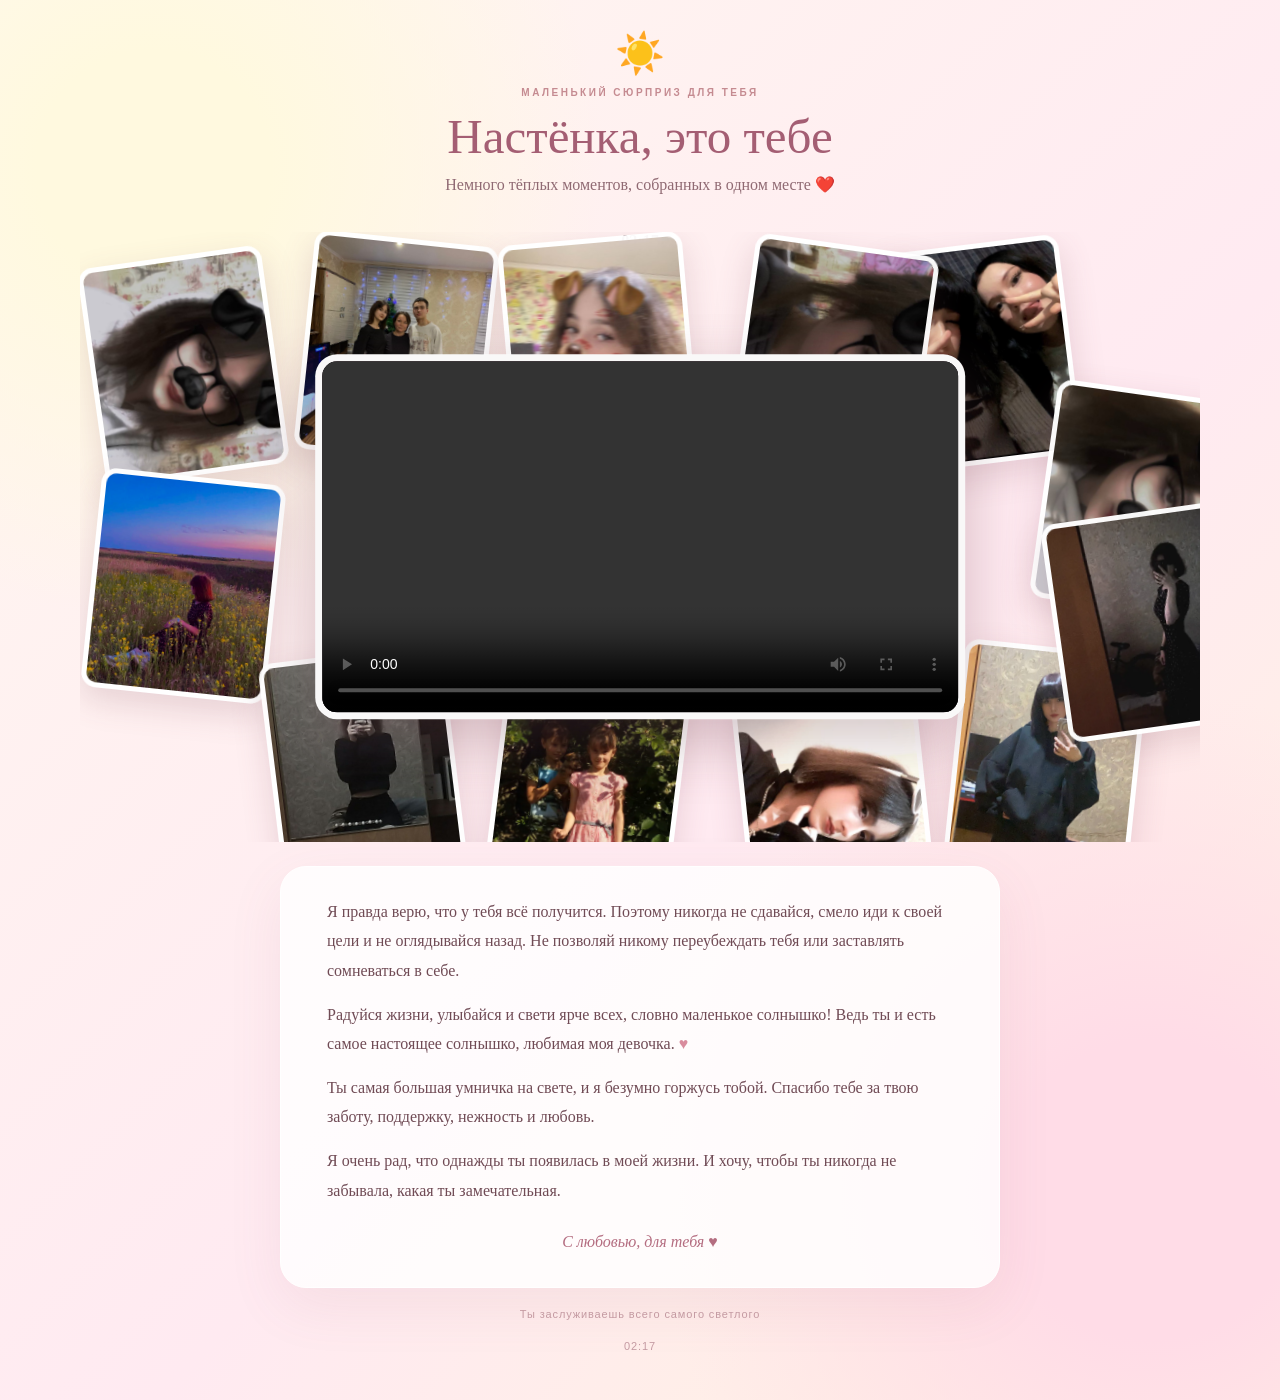
==== commit dce0ba86: "Update index.html" ====
--- a/nastenka/index.html
+++ b/nastenka/index.html
@@ -19,13 +19,18 @@
  <section class="stage" aria-label="Видео в окружении фотографий">
   <div class="collage" id="collage" aria-label="Фотографии"></div>
   <div class="video-frame">
-   <video id="mainVideo" controls playsinline preload="metadata">
-    <source src="media/video/video.mp4" type="video/mp4">
-    Твой браузер не поддерживает воспроизведение видео.
-   </video>
-   <div class="video-placeholder" id="videoPlaceholder">
-    </div>
-    <div>
+
+    <video id="mainVideo" controls playsinline preload="metadata">
+
+        <source src="./media/video/video.mp4" type="video/mp4">
+
+        Твой браузер не поддерживает воспроизведение видео.
+
+    </video>
+
+</div>
+  
+  <div>
      <strong>02:17</strong>
      
     </div>
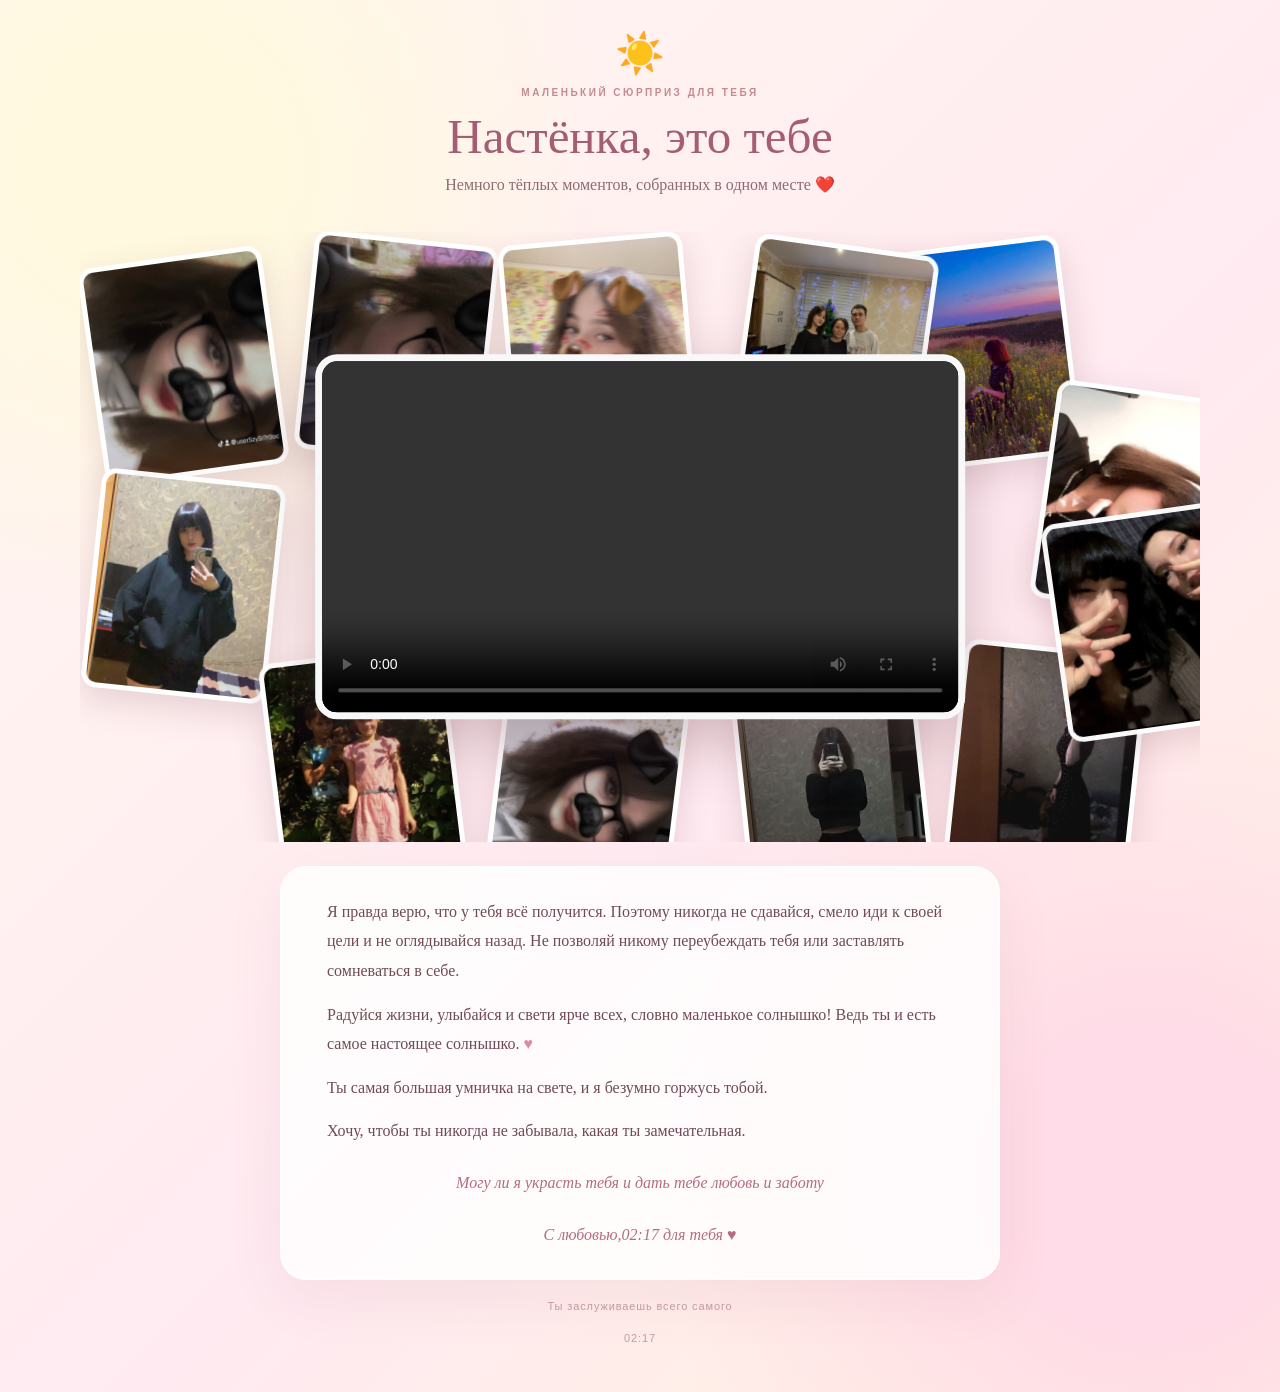
==== commit f5a3ba2f: "Update index.html" ====
--- a/nastenka/index.html
+++ b/nastenka/index.html
@@ -4,7 +4,7 @@
 <meta charset="UTF-8">
 <meta name="viewport" content="width=device-width, initial-scale=1">
 <meta name="theme-color" content="#fff0f3">
-<title>Для Настёнки ❤️</title>
+<title>Для Настёнки 🥰</title>
 <link rel="stylesheet" href="style.css">
 </head>
 <body>
@@ -27,26 +27,27 @@
         Твой браузер не поддерживает воспроизведение видео.
 
     </video>
-
-</div>
-  
-  <div>
+<div>
      <strong>02:17</strong>
      
     </div>
+</div>
+  
+  
    </div>
   </div>
  </section>
 
  <section class="note">
   <p>Я правда верю, что у тебя всё получится. Поэтому никогда не сдавайся, смело иди к своей цели и не оглядывайся назад. Не позволяй никому переубеждать тебя или заставлять сомневаться в себе.</p>
-  <p>Радуйся жизни, улыбайся и свети ярче всех, словно маленькое солнышко! Ведь ты и есть самое настоящее солнышко, любимая моя девочка. <span style="color:#d98c9d">♥</span></p>
-  <p>Ты самая большая умничка на свете, и я безумно горжусь тобой. Спасибо тебе за твою заботу, поддержку, нежность и любовь.</p>
-  <p>Я очень рад, что однажды ты появилась в моей жизни. И хочу, чтобы ты никогда не забывала, какая ты замечательная.</p>
-  <p class="sign">С любовью, для тебя ♥</p>
+  <p>Радуйся жизни, улыбайся и свети ярче всех, словно маленькое солнышко! Ведь ты и есть самое настоящее солнышко. <span style="color:#d98c9d">♥</span></p>
+  <p>Ты самая большая умничка на свете, и я безумно горжусь тобой.</p>
+  <p>Хочу, чтобы ты никогда не забывала, какая ты замечательная.</p>
+  <p class="sign">Могу ли я украсть тебя и дать тебе любовь и заботу</p>
+  <p class="sign">С любовью,02:17 для тебя ♥</p>
  </section>
 
- <div class="footer">Ты заслуживаешь всего самого светлого</div>
+ <div class="footer">Ты заслуживаешь всего самого </div>
 <div class="footer">02:17</div>
 </main>
 
--- a/nastenka/style.css
+++ b/nastenka/style.css
@@ -94,18 +94,45 @@
 
 
 .video-frame {
- position: absolute;
- z-index: 10;
- left: 50%;
- top: 50%;
- transform: translate(-50%, -50%);
- width: min(58%, 650px);
- aspect-ratio: 16 / 9;
- background: #30242a;
- border: 7px solid rgba(255, 255, 255, .97);
- border-radius: 22px;
- box-shadow: 0 22px 60px #75495650;
- overflow: hidden;
+
+    position: absolute;
+
+    z-index: 10;
+
+    left: 50%;
+
+    top: 50%;
+
+    transform: translate(-50%, -50%);
+
+    width: min(58%, 650px);
+
+    aspect-ratio: 16 / 9;
+
+    background: #30242a;
+
+    border: 7px solid rgba(255,255,255,.97);
+
+    border-radius: 22px;
+
+    box-shadow: 0 22px 60px #75495650;
+
+    overflow: hidden;
+
+}
+
+.video-frame video {
+
+    display: block;
+
+    width: 100%;
+
+    height: 100%;
+
+    object-fit: contain;
+
+    background: #241b20;
+
 }
 
 video {
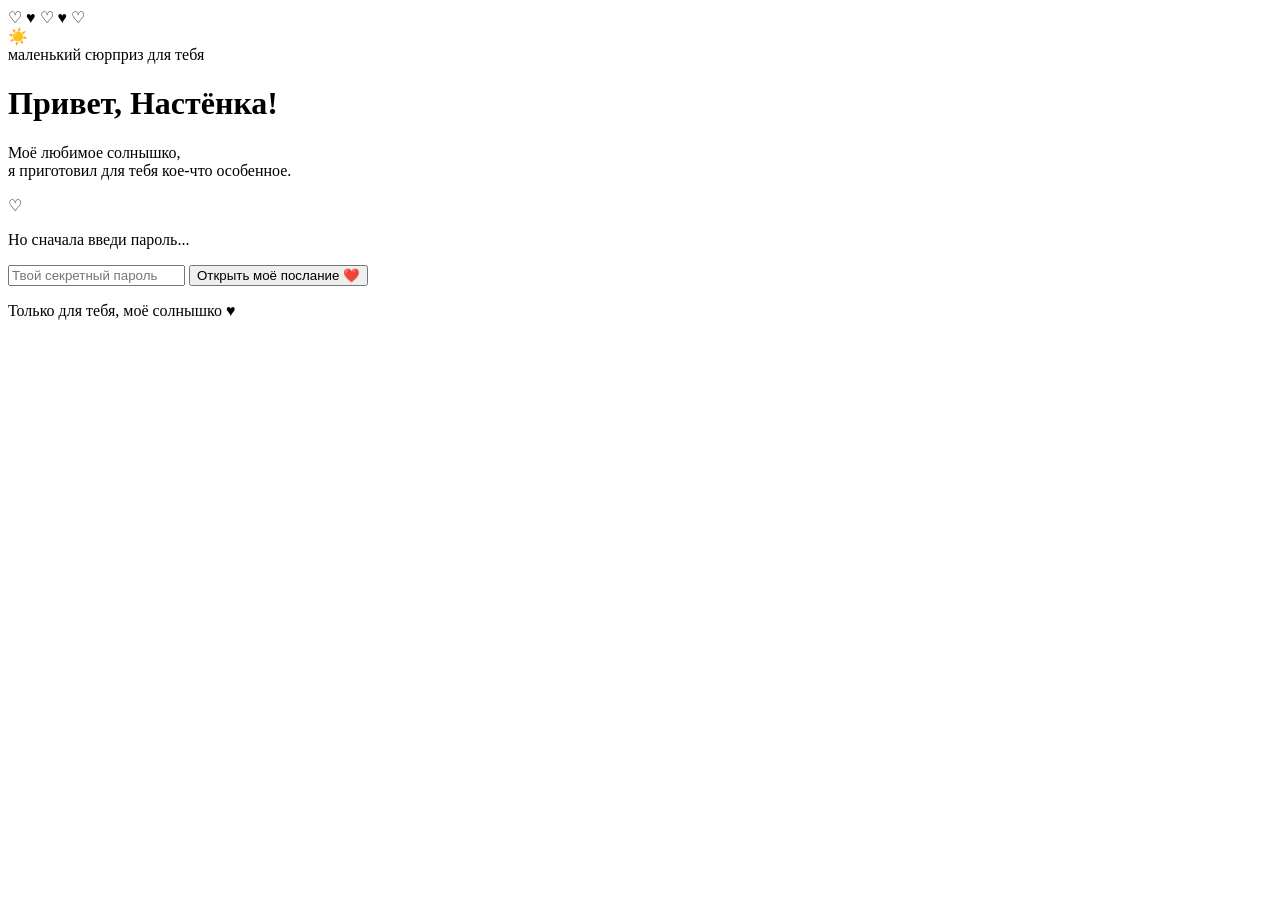
==== commit acd6d0c3: "Create index.html" ====
--- a/nastenka/index.html
+++ b/nastenka/index.html
@@ -1,133 +1,141 @@
 <!DOCTYPE html>
+
 <html lang="ru">
+
 <head>
+
 <meta charset="UTF-8">
+
 <meta name="viewport" content="width=device-width, initial-scale=1">
+
 <meta name="theme-color" content="#fff0f3">
-<title>Для Настёнки 🥰</title>
-<link rel="stylesheet" href="style.css">
+
+<title>Для Настёнки ❤️</title>
+
+<link rel="stylesheet" href="home.css">
+
 </head>
+
 <body>
-<main class="page">
- <header class="heading">
-  <span class="sun" aria-hidden="true">☀️</span>
-  <div class="kicker">маленький сюрприз для тебя</div>
-  <h1>Настёнка, это тебе</h1>
-  <p class="subtitle">Немного тёплых моментов, собранных в одном месте ❤️</p>
- </header>
 
- <section class="stage" aria-label="Видео в окружении фотографий">
-  <div class="collage" id="collage" aria-label="Фотографии"></div>
-  <div class="video-frame">
+<div class="hearts" aria-hidden="true">
 
-    <video id="mainVideo" controls playsinline preload="metadata">
+    <span>♡</span>
 
-        <source src="./media/video/video.mp4" type="video/mp4">
+    <span>♥</span>
 
-        Твой браузер не поддерживает воспроизведение видео.
+    <span>♡</span>
 
-    </video>
-<div>
-     <strong>02:17</strong>
-     
+    <span>♥</span>
+
+    <span>♡</span>
+
+</div>
+
+<main class="card">
+
+    <div class="sun">☀️</div>
+
+    <div class="kicker">маленький сюрприз для тебя</div>
+
+    <h1>Привет, Настёнка!</h1>
+
+    <p class="subtitle">
+
+        Моё любимое солнышко,<br>
+
+        я приготовил для тебя кое-что особенное.
+
+    </p>
+
+    <div class="divider">
+
+        <span>♡</span>
+
     </div>
-</div>
-  
-  
-   </div>
-  </div>
- </section>
 
- <section class="note">
-  <p>Я правда верю, что у тебя всё получится. Поэтому никогда не сдавайся, смело иди к своей цели и не оглядывайся назад. Не позволяй никому переубеждать тебя или заставлять сомневаться в себе.</p>
-  <p>Радуйся жизни, улыбайся и свети ярче всех, словно маленькое солнышко! Ведь ты и есть самое настоящее солнышко. <span style="color:#d98c9d">♥</span></p>
-  <p>Ты самая большая умничка на свете, и я безумно горжусь тобой.</p>
-  <p>Хочу, чтобы ты никогда не забывала, какая ты замечательная.</p>
-  <p class="sign">Могу ли я украсть тебя и дать тебе любовь и заботу</p>
-  <p class="sign">С любовью,02:17 для тебя ♥</p>
- </section>
+    <p class="question">
 
- <div class="footer">Ты заслуживаешь всего самого </div>
-<div class="footer">02:17</div>
+        Но сначала введи пароль...
+
+    </p>
+
+    <form id="passwordForm">
+
+        <input
+
+            type="password"
+
+            id="password"
+
+            placeholder="Твой секретный пароль"
+
+            autocomplete="off"
+
+            required
+
+        >
+
+        <button type="submit">
+
+            Открыть моё послание ❤️
+
+        </button>
+
+    </form>
+
+    <p id="message" class="message"></p>
+
+    <div class="bottom-text">
+
+        Только для тебя, моё солнышко ♥
+
+    </div>
+
 </main>
 
 <script>
-const photoFiles = [
- "photo-01.jpg",
- "photo-02.jpg",
- "photo-03.jpg",
- "photo-04.jpg",
- "photo-05.jpg",
- "photo-06.jpg",
- "photo-07.jpg",
- "photo-08.jpg",
- "photo-09.jpg",
- "photo-10.jpg",
- "photo-11.jpg",
- "photo-12.jpg"
-];
 
-const positionsDesktop = [
- [1,4,-8],[20,1,6],[72,2,-7],[86,26,8],
- [1,40,6],[17,69,-7],[78,68,6],[87,46,-8],
- [38,1,-5],[59,2,8],[37,74,7],[59,75,-6]
-];
+const correctPassword = "20.01.2010";
 
-const positionsMobile = [
- [1,2,-8],[69,2,7],[0,37,6],[73,37,-7],
- [3,73,-5],[70,73,8],[34,1,5],[34,79,-5],
- [1,19,4],[74,19,-4],[1,55,-7],[74,55,6]
-];
+const form = document.getElementById("passwordForm");
 
-function shuffleOnce(items) {
- const result = [...items];
+const input = document.getElementById("password");
 
- for (let i = result.length - 1; i > 0; i--) {
-  const j = Math.floor(Math.random() * (i + 1));
-  [result[i], result[j]] = [result[j], result[i]];
- }
+const message = document.getElementById("message");
 
- return result;
-}
+form.addEventListener("submit", function(event) {
 
-function buildCollage() {
- const collage = document.getElementById("collage");
- const mobile = window.matchMedia("(max-width:600px)").matches;
- const positions = mobile ? positionsMobile : positionsDesktop;
- const files = shuffleOnce(photoFiles).slice(0, positions.length);
+    event.preventDefault();
 
- files.forEach((file, index) => {
-  const [x, y, rotation] = positions[index];
+    if (input.value.trim() === correctPassword) {
 
-  const img = document.createElement("img");
-  img.className = "photo";
-  img.src = "media/photos/" + file;
-  img.alt = "Фотография";
-  img.loading = "eager";
+        message.textContent = "Правильно! Для тебя открыто кое-что особенное ❤️";
 
-  img.style.left = x + "%";
-  img.style.top = y + "%";
-  img.style.setProperty("--rotation", rotation + "deg");
-  img.style.animationDelay = (index * 0.12) + "s";
+        message.className = "message success";
 
-  img.onerror = () => img.remove();
+        setTimeout(() => {
 
-  collage.appendChild(img);
- });
-}
+            window.location.href = "letter.html";
 
-const video = document.getElementById("mainVideo");
-const placeholder = document.getElementById("videoPlaceholder");
+        }, 900);
 
-video.addEventListener("loadedmetadata", () => {
- placeholder.hidden = true;
+    } else {
+
+        message.textContent = "Кажется, пароль немного не тот. Попробуй ещё раз ♥";
+
+        message.className = "message error";
+
+        input.value = "";
+
+        input.focus();
+
+    }
+
 });
 
-video.addEventListener("error", () => {
- placeholder.hidden = false;
-});
+</script>
 
-buildCollage();
-</script>
 </body>
+
 </html>
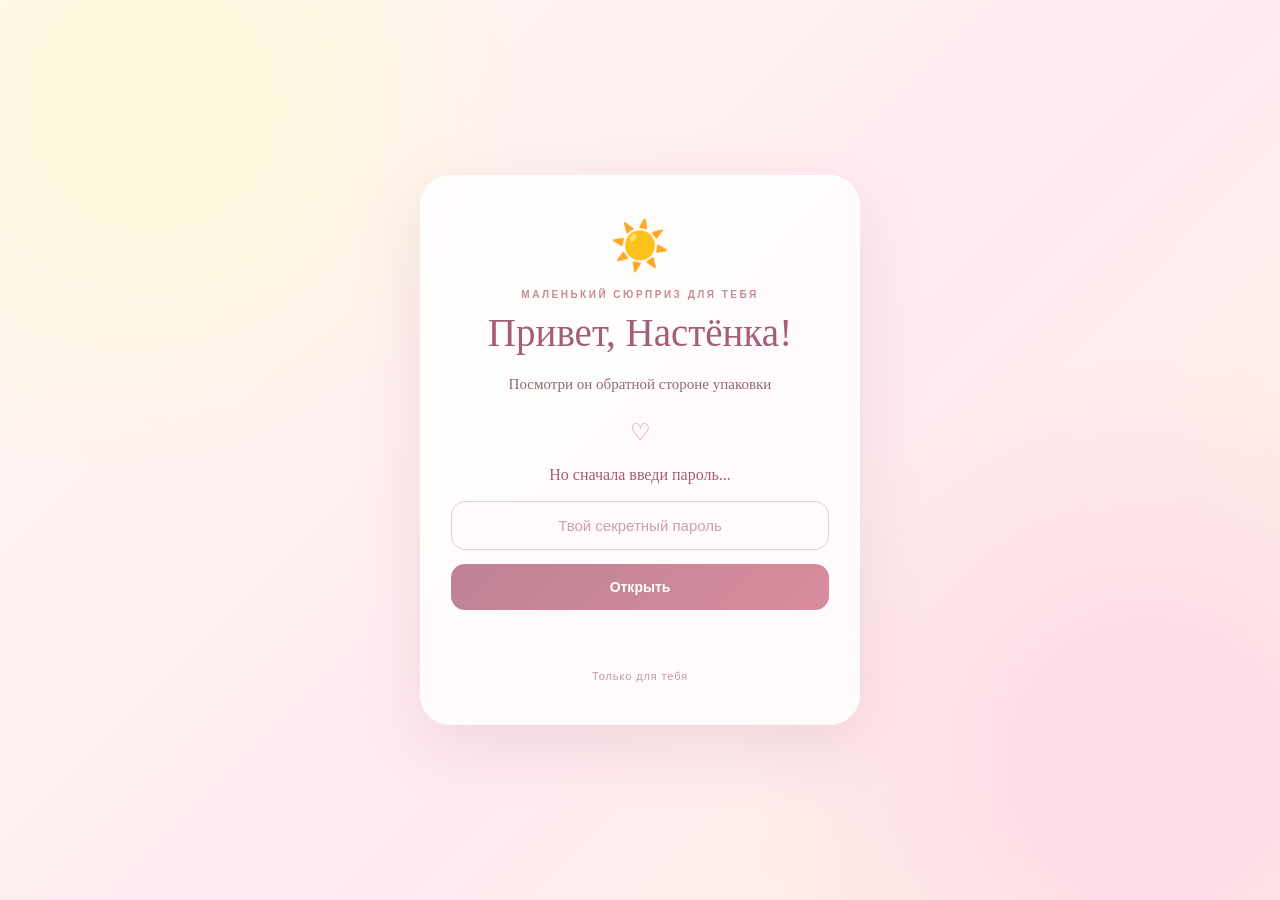
==== commit 412883c8: "Update index.html" ====
--- a/nastenka/index.html
+++ b/nastenka/index.html
@@ -10,7 +10,7 @@
 
 <meta name="theme-color" content="#fff0f3">
 
-<title>Для Настёнки ❤️</title>
+<title>02:17</title>
 
 <link rel="stylesheet" href="home.css">
 
@@ -42,10 +42,7 @@
 
     <p class="subtitle">
 
-        Моё любимое солнышко,<br>
-
-        я приготовил для тебя кое-что особенное.
-
+       Посмотри он обратной стороне упаковки
     </p>
 
     <div class="divider">
@@ -78,7 +75,7 @@
 
         <button type="submit">
 
-            Открыть моё послание ❤️
+            Открыть
 
         </button>
 
@@ -88,7 +85,7 @@
 
     <div class="bottom-text">
 
-        Только для тебя, моё солнышко ♥
+        Только для тебя
 
     </div>
 
--- a/nastenka/home.css
+++ b/nastenka/home.css
@@ -0,0 +1,363 @@
+* {
+
+    box-sizing: border-box;
+
+}
+
+body {
+
+    margin: 0;
+
+    min-height: 100vh;
+
+    display: flex;
+
+    align-items: center;
+
+    justify-content: center;
+
+    padding: 20px;
+
+    background:
+
+        radial-gradient(circle at 12% 12%, #fff9df 0 7%, transparent 27%),
+
+        radial-gradient(circle at 90% 85%, #ffdce7 0 9%, transparent 30%),
+
+        linear-gradient(135deg, #fff8f0, #ffeaf1 58%, #fff2df);
+
+    color: #704b55;
+
+    font-family: Georgia, "Times New Roman", serif;
+
+}
+
+.card {
+
+    position: relative;
+
+    width: min(440px, 100%);
+
+    padding: 42px 30px;
+
+    text-align: center;
+
+    background: rgba(255,255,255,.82);
+
+    border: 1px solid white;
+
+    border-radius: 30px;
+
+    box-shadow: 0 20px 65px rgba(153,91,108,.15);
+
+    animation: appear 1s ease;
+
+    z-index: 2;
+
+}
+
+.sun {
+
+    font-size: 48px;
+
+    animation: float 3s ease-in-out infinite;
+
+}
+
+.kicker {
+
+    margin: 15px 0 10px;
+
+    color: #c58b91;
+
+    font: 700 10px Arial, sans-serif;
+
+    letter-spacing: .25em;
+
+    text-transform: uppercase;
+
+}
+
+h1 {
+
+    margin: 0;
+
+    color: #a45e73;
+
+    font-size: clamp(30px, 8vw, 39px);
+
+    font-weight: 500;
+
+}
+
+.subtitle {
+
+    margin: 17px 0 22px;
+
+    color: #906a73;
+
+    font-size: 15px;
+
+    line-height: 1.7;
+
+}
+
+.divider {
+
+    color: #d98c9d;
+
+    font-size: 23px;
+
+    margin: 20px 0;
+
+}
+
+.question {
+
+    color: #a45e73;
+
+    font-size: 16px;
+
+    margin-bottom: 17px;
+
+}
+
+input {
+
+    width: 100%;
+
+    padding: 15px;
+
+    border: 1px solid #f0cbd4;
+
+    border-radius: 14px;
+
+    outline: none;
+
+    background: #fffafb;
+
+    color: #704b55;
+
+    font-family: Arial, sans-serif;
+
+    font-size: 15px;
+
+    text-align: center;
+
+    transition: .3s;
+
+}
+
+input:focus {
+
+    border-color: #d98c9d;
+
+    box-shadow: 0 0 0 4px rgba(217,140,157,.12);
+
+}
+
+input::placeholder {
+
+    color: #c6a4ac;
+
+}
+
+button {
+
+    width: 100%;
+
+    margin-top: 14px;
+
+    padding: 15px;
+
+    border: none;
+
+    border-radius: 14px;
+
+    background: linear-gradient(135deg, #bd8294, #d98c9d);
+
+    color: white;
+
+    font-size: 14px;
+
+    font-weight: 600;
+
+    cursor: pointer;
+
+    transition: .3s;
+
+}
+
+button:hover {
+
+    transform: translateY(-2px);
+
+    box-shadow: 0 8px 20px rgba(185,111,132,.25);
+
+}
+
+.message {
+
+    min-height: 20px;
+
+    margin: 15px 0 0;
+
+    font-size: 13px;
+
+    line-height: 1.5;
+
+}
+
+.success {
+
+    color: #779b78;
+
+}
+
+.error {
+
+    color: #c46d80;
+
+}
+
+.bottom-text {
+
+    margin-top: 25px;
+
+    color: #c49aa2;
+
+    font: 11px Arial, sans-serif;
+
+    letter-spacing: .08em;
+
+}
+
+/* Плавающие сердечки */
+
+.hearts span {
+
+    position: fixed;
+
+    bottom: -50px;
+
+    color: rgba(217,140,157,.35);
+
+    font-size: 25px;
+
+    animation: hearts 12s linear infinite;
+
+    pointer-events: none;
+
+}
+
+.hearts span:nth-child(1) {
+
+    left: 10%;
+
+    animation-delay: 0s;
+
+}
+
+.hearts span:nth-child(2) {
+
+    left: 30%;
+
+    animation-delay: 4s;
+
+}
+
+.hearts span:nth-child(3) {
+
+    left: 55%;
+
+    animation-delay: 2s;
+
+}
+
+.hearts span:nth-child(4) {
+
+    left: 75%;
+
+    animation-delay: 6s;
+
+}
+
+.hearts span:nth-child(5) {
+
+    left: 90%;
+
+    animation-delay: 8s;
+
+}
+
+@keyframes hearts {
+
+    0% {
+
+        transform: translateY(0) rotate(0);
+
+        opacity: 0;
+
+    }
+
+    20% {
+
+        opacity: 1;
+
+    }
+
+    100% {
+
+        transform: translateY(-110vh) rotate(360deg);
+
+        opacity: 0;
+
+    }
+
+}
+
+@keyframes float {
+
+    0%, 100% {
+
+        transform: translateY(0);
+
+    }
+
+    50% {
+
+        transform: translateY(-9px);
+
+    }
+
+}
+
+@keyframes appear {
+
+    from {
+
+        opacity: 0;
+
+        transform: translateY(20px);
+
+    }
+
+    to {
+
+        opacity: 1;
+
+        transform: translateY(0);
+
+    }
+
+}
+
+@media(max-width: 480px) {
+
+    .card {
+
+        padding: 35px 22px;
+
+    }
+
+}
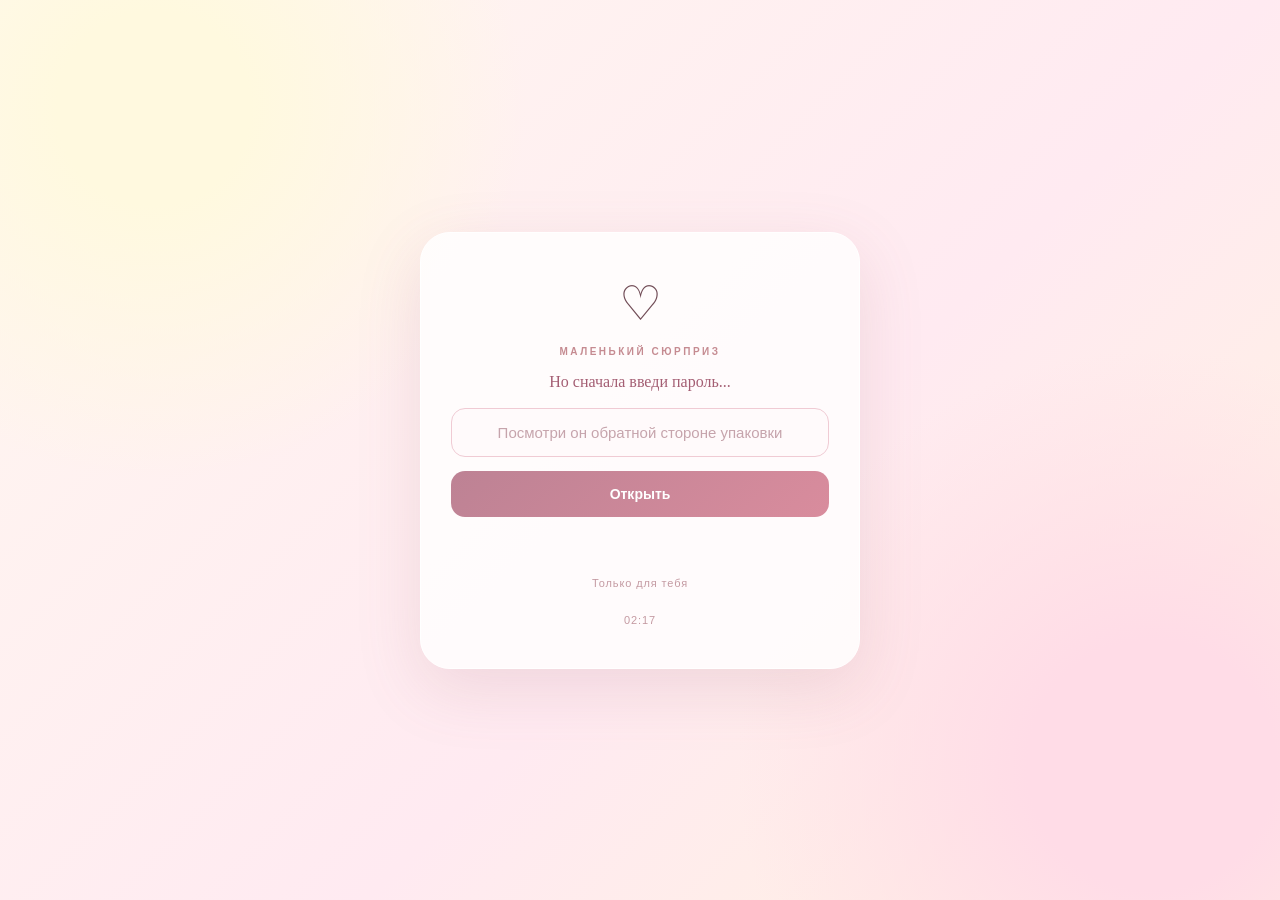
==== commit 3e44bfe1: "Update index.html" ====
--- a/nastenka/index.html
+++ b/nastenka/index.html
@@ -1,4 +1,4 @@
-<!DOCTYPE html>
+ <!DOCTYPE html>
 
 <html lang="ru">
 
@@ -34,22 +34,12 @@
 
 <main class="card">
 
-    <div class="sun">☀️</div>
+    <div class="sun">♡</div>
 
-    <div class="kicker">маленький сюрприз для тебя</div>
+    <div class="kicker">маленький сюрприз</div>
 
-    <h1>Привет, Настёнка!</h1>
 
-    <p class="subtitle">
 
-       Посмотри он обратной стороне упаковки
-    </p>
-
-    <div class="divider">
-
-        <span>♡</span>
-
-    </div>
 
     <p class="question">
 
@@ -59,19 +49,11 @@
 
     <form id="passwordForm">
 
-        <input
-
-            type="password"
-
-            id="password"
-
-            placeholder="Твой секретный пароль"
-
-            autocomplete="off"
-
-            required
-
-        >
+        <input type="password"
+               id="password"
+               placeholder="Посмотри он обратной стороне упаковки"
+               autocomplete="off"
+               required>
 
         <button type="submit">
 
@@ -86,6 +68,12 @@
     <div class="bottom-text">
 
         Только для тебя
+
+    </div>
+
+    <div class="bottom-text">
+
+        02:17
 
     </div>
 
@@ -107,7 +95,7 @@
 
     if (input.value.trim() === correctPassword) {
 
-        message.textContent = "Правильно! Для тебя открыто кое-что особенное ❤️";
+        message.textContent = "Правильно! Для тебя открыто кое-что особенное ♥";
 
         message.className = "message success";
 
@@ -119,7 +107,7 @@
 
     } else {
 
-        message.textContent = "Кажется, пароль немного не тот. Попробуй ещё раз ♥";
+        message.textContent = "Кажется, пароль немного не тот. Попробуй ещё раз ";
 
         message.className = "message error";
 
